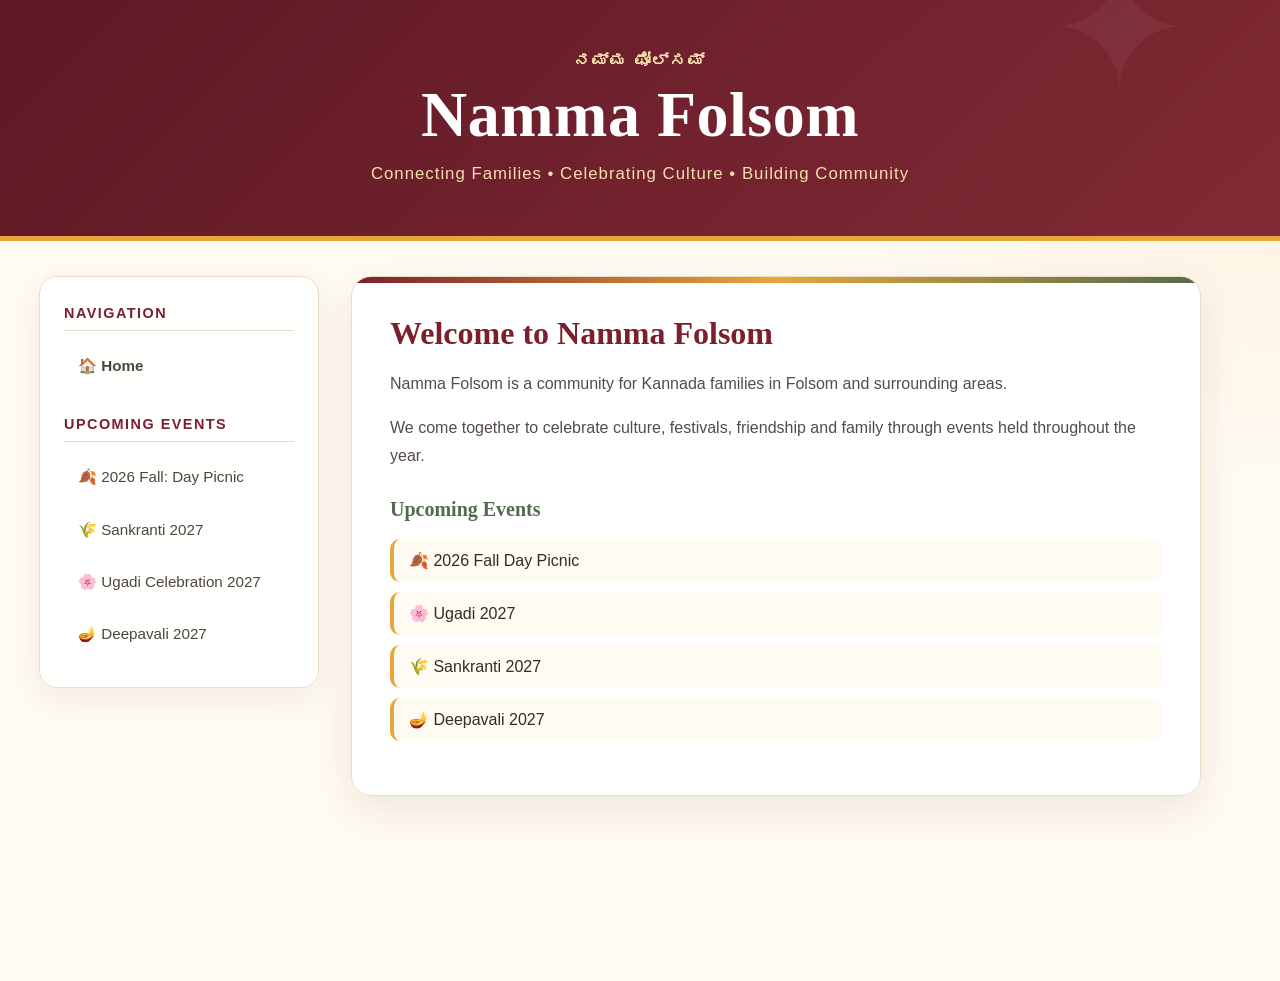
==== index.html @ 8e9b4259 "Change style and header" ====
<!DOCTYPE html>
<html lang="en">
<head>
    <meta charset="UTF-8">
    <meta name="viewport" content="width=device-width, initial-scale=1.0">
    <title>Folsom Kannada Families</title>

    <link rel="stylesheet" href="styles.css">
</head>
<body>

<header class="header">
    <div class="header-inner">
        <div class="eyebrow">ನಮ್ಮ ಫೋಲ್ಸಮ್</div>

        <h1>Namma Folsom</h1>

        <p>
            Connecting Families • Celebrating Culture • Building Community
        </p>
    </div>
</header>

<div class="container">

    <aside class="sidebar">

    <h3>Navigation</h3>

    <ul>
        <li id="homeLink">🏠 Home</li>
    </ul>

    <h3>Upcoming Events</h3>

    <ul id="eventList"></ul>

   </aside>

    <main class="content">
        <div id="eventContent"></div>
    </main>

</div>

<script src="events.js"></script>

</body>
</html>
---- styles.css ----
/* =========================
   Namma Folsom
   Main Site Styles
   ========================= */

* {
    box-sizing: border-box;
}

:root {
    --maroon: #7a1f2b;
    --maroon-dark: #5b1420;
    --gold: #e7a63a;
    --gold-light: #f8dfae;
    --cream: #fffaf2;
    --cream-dark: #f5ead9;
    --green: #526b4e;
    --text: #332b29;
    --muted: #746965;
    --white: #ffffff;
}

body {
    margin: 0;
    font-family: Georgia, "Times New Roman", serif;
    color: var(--text);

    background:
        radial-gradient(
            circle at top right,
            rgba(231, 166, 58, 0.14),
            transparent 30%
        ),
        var(--cream);
}


/* =========================
   Header
   ========================= */

.header {
    position: relative;
    overflow: hidden;

    background:
        linear-gradient(
            135deg,
            rgba(91, 20, 32, 0.98),
            rgba(122, 31, 43, 0.95)
        );

    color: white;

    padding: 52px 40px;

    text-align: center;

    border-bottom: 5px solid var(--gold);
}

.header::before {
    content: "✦";
    position: absolute;

    font-size: 170px;

    top: -70px;
    right: 7%;

    color: rgba(255,255,255,0.05);
}

.header h1 {
    margin: 0;

    font-size: clamp(2.3rem, 5vw, 4rem);

    font-weight: 700;

    letter-spacing: 0.5px;
}

.header p {
    margin: 12px 0 0;

    font-family: Arial, Helvetica, sans-serif;

    font-size: 1.05rem;

    letter-spacing: 1px;

    color: var(--gold-light);
}


/* =========================
   Main Layout
   ========================= */

.container {
    display: flex;

    max-width: 1250px;

    margin: 0 auto;

    min-height: calc(100vh - 160px);

    padding: 35px 24px 60px;

    gap: 32px;
}


/* =========================
   Sidebar
   ========================= */

.sidebar {
    width: 280px;

    flex-shrink: 0;

    background: rgba(255,255,255,0.88);

    border: 1px solid #eadcc8;

    border-radius: 18px;

    padding: 24px;

    box-shadow:
        0 10px 35px rgba(70, 38, 25, 0.07);

    height: fit-content;

    position: sticky;

    top: 24px;
}

.sidebar h3 {
    font-size: 0.9rem;

    font-family: Arial, Helvetica, sans-serif;

    text-transform: uppercase;

    letter-spacing: 1.5px;

    color: var(--maroon);

    margin-top: 4px;

    margin-bottom: 12px;

    border-bottom: 1px solid #eadcc8;

    padding-bottom: 9px;
}

.sidebar h3:not(:first-child) {
    margin-top: 28px;
}

.sidebar ul {
    list-style: none;

    padding: 0;

    margin: 0;
}

.sidebar li {
    list-style: none;

    padding: 12px 14px;

    margin-bottom: 7px;

    cursor: pointer;

    border-radius: 10px;

    background: transparent;

    font-family: Arial, Helvetica, sans-serif;

    font-size: 0.95rem;

    line-height: 1.4;

    color: #4f4541;

    transition:
        background 0.2s ease,
        color 0.2s ease,
        transform 0.2s ease;
}

.sidebar li:hover {
    background: var(--cream-dark);

    color: var(--maroon);

    transform: translateX(3px);
}

#homeLink {
    font-weight: 600;
}


/* =========================
   Content
   ========================= */

.content {
    flex: 1;

    min-width: 0;

    padding: 0;
}


/* =========================
   Event Cards
   ========================= */

.event-card {
    background: rgba(255,255,255,0.94);

    border-radius: 20px;

    padding: 38px;

    border: 1px solid #eadcc8;

    box-shadow:
        0 14px 40px rgba(70, 38, 25, 0.09);

    max-width: 850px;

    position: relative;

    overflow: hidden;
}

.event-card::before {
    content: "";

    position: absolute;

    top: 0;
    left: 0;

    width: 100%;
    height: 6px;

    background:
        linear-gradient(
            90deg,
            var(--maroon),
            var(--gold),
            var(--green)
        );
}

.event-card h2 {
    color: var(--maroon);

    font-size: 2rem;

    margin-top: 0;

    margin-bottom: 18px;
}

.event-card h3 {
    color: var(--green);

    margin-top: 28px;

    margin-bottom: 12px;

    font-size: 1.25rem;
}

.event-card p {
    font-family: Arial, Helvetica, sans-serif;

    font-size: 1rem;

    line-height: 1.75;

    color: #554b47;
}

.event-card ul {
    padding-left: 0;

    list-style: none;

    margin-top: 18px;
}

.event-card li {
    font-family: Arial, Helvetica, sans-serif;

    margin-bottom: 10px;

    padding: 12px 15px;

    border-radius: 10px;

    background: var(--cream);

    border-left: 4px solid var(--gold);
}


/* =========================
   RSVP Button
   ========================= */

.rsvp-btn {
    display: inline-block;

    background:
        linear-gradient(
            135deg,
            var(--gold),
            #d88a21
        );

    color: #3d2811;

    padding: 13px 24px;

    border-radius: 999px;

    text-decoration: none;

    font-family: Arial, Helvetica, sans-serif;

    font-weight: 700;

    margin-top: 12px;

    box-shadow:
        0 6px 16px rgba(187, 112, 25, 0.22);

    transition:
        transform 0.2s ease,
        box-shadow 0.2s ease;
}

.rsvp-btn:hover {
    transform: translateY(-2px);

    box-shadow:
        0 9px 22px rgba(187, 112, 25, 0.3);
}


/* =========================
   Tables
   ========================= */

table {
    width: 100%;

    max-width: 650px;

    border-collapse: collapse;

    font-family: Arial, Helvetica, sans-serif;

    background: white;

    border-radius: 10px;

    overflow: hidden;
}

td {
    border: 1px solid #eadcc8;

    padding: 12px;
}


/* =========================
   Forms
   ========================= */

input,
textarea,
select {
    width: 100%;

    max-width: 500px;

    padding: 11px 12px;

    margin-top: 6px;

    border: 1px solid #d8c8b6;

    border-radius: 8px;

    font-family: Arial, Helvetica, sans-serif;

    font-size: 1rem;

    background: #fffdf9;
}

input:focus,
textarea:focus,
select:focus {
    outline: none;

    border-color: var(--gold);

    box-shadow:
        0 0 0 3px rgba(231, 166, 58, 0.15);
}

button {
    border: none;

    background: var(--maroon);

    color: white;

    padding: 12px 22px;

    border-radius: 999px;

    font-size: 1rem;

    font-weight: bold;

    cursor: pointer;
}

button:hover {
    background: var(--maroon-dark);
}


/* =========================
   Mobile
   ========================= */

@media (max-width: 800px) {

    .header {
        padding: 38px 20px;
    }

    .header h1 {
        font-size: 2.5rem;
    }

    .container {
        flex-direction: column;

        padding: 22px 16px 45px;

        gap: 20px;
    }

    .sidebar {
        width: 100%;

        position: static;

        padding: 18px;
    }

    .sidebar ul {
        display: flex;

        flex-wrap: wrap;

        gap: 7px;
    }

    .sidebar li {
        background: var(--cream);

        margin: 0;

        flex: 1 1 150px;
    }

    .event-card {
        padding: 26px 21px;

        border-radius: 16px;
    }

    .event-card h2 {
        font-size: 1.65rem;
    }
}
.eyebrow {
    font-family: Arial, Helvetica, sans-serif;

    color: var(--gold-light);

    font-size: 1rem;

    font-weight: 600;

    letter-spacing: 2px;

    margin-bottom: 8px;
}
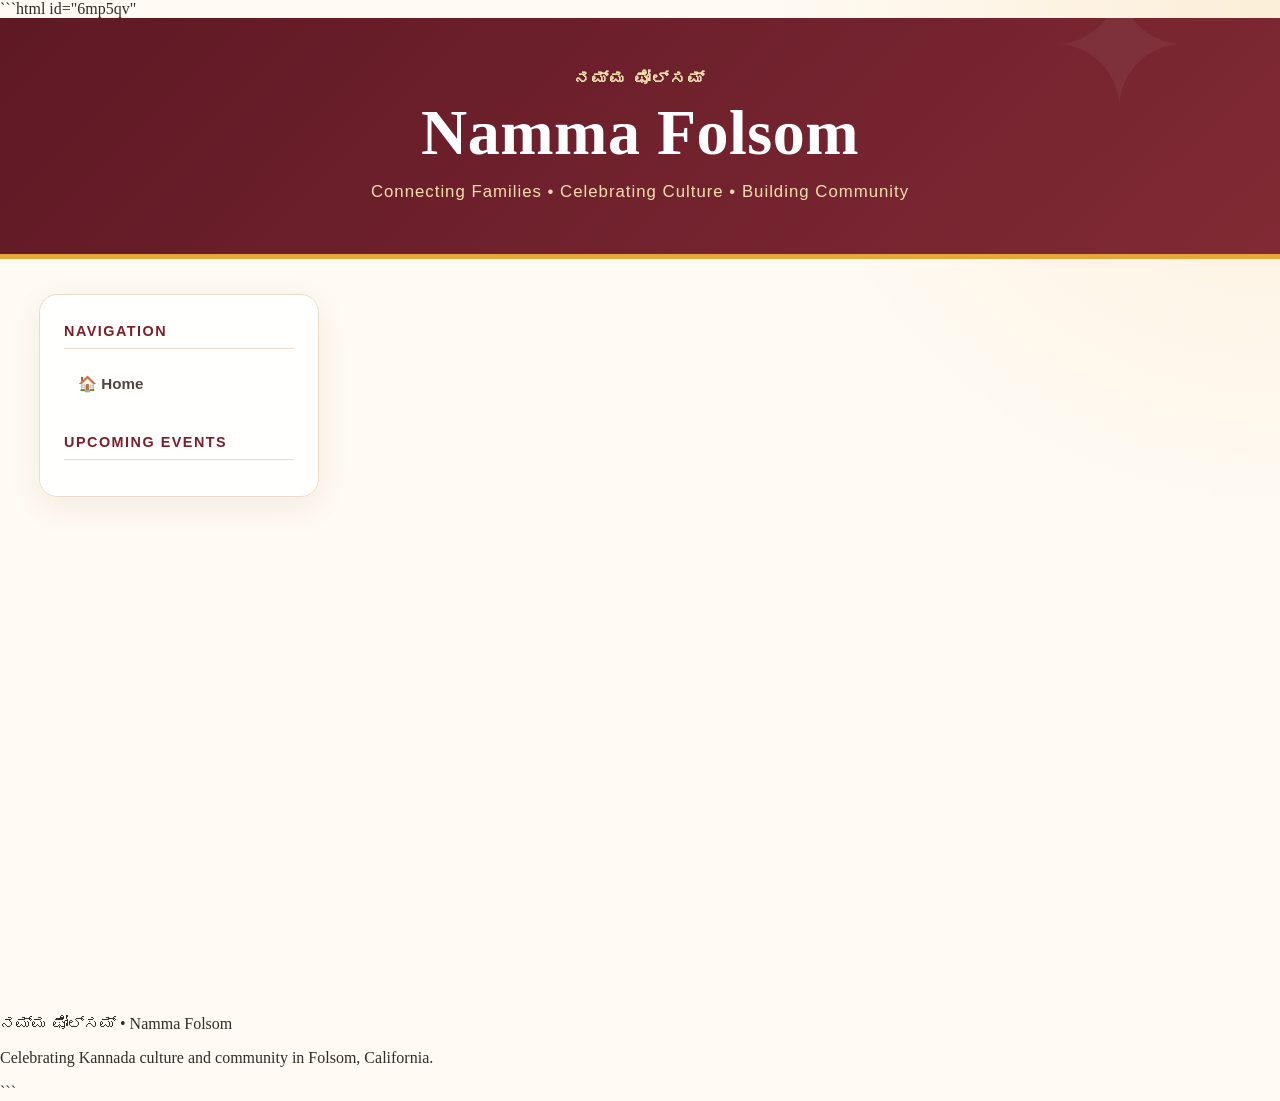
==== commit 609f53c0: "Redesign homepage and add upcoming events" ====
--- a/index.html
+++ b/index.html
@@ -1,49 +1,113 @@
+```html id="6mp5qv"
 <!DOCTYPE html>
 <html lang="en">
+
 <head>
     <meta charset="UTF-8">
-    <meta name="viewport" content="width=device-width, initial-scale=1.0">
-    <title>Folsom Kannada Families</title>
+
+    <meta
+        name="viewport"
+        content="width=device-width, initial-scale=1.0"
+    >
+
+    <meta
+        name="description"
+        content="Namma Folsom connects Kannada families in the Folsom area through cultural celebrations, family events, and community building."
+    >
+
+    <title>Namma Folsom | Folsom Kannada Families</title>
 
     <link rel="stylesheet" href="styles.css">
 </head>
+
+
 <body>
 
+
+<!-- Header -->
+
 <header class="header">
+
     <div class="header-inner">
-        <div class="eyebrow">ನಮ್ಮ ಫೋಲ್ಸಮ್</div>
+
+        <div class="eyebrow">
+            ನಮ್ಮ ಫೋಲ್ಸಮ್
+        </div>
 
         <h1>Namma Folsom</h1>
 
         <p>
             Connecting Families • Celebrating Culture • Building Community
         </p>
+
     </div>
+
 </header>
+
+
+<!-- Main Layout -->
 
 <div class="container">
 
+
+    <!-- Sidebar -->
+
     <aside class="sidebar">
 
-    <h3>Navigation</h3>
+        <h3>Navigation</h3>
 
-    <ul>
-        <li id="homeLink">🏠 Home</li>
-    </ul>
+        <ul>
+            <li id="homeLink">
+                🏠 Home
+            </li>
+        </ul>
 
-    <h3>Upcoming Events</h3>
 
-    <ul id="eventList"></ul>
+        <h3>Upcoming Events</h3>
 
-   </aside>
+        <!-- events.js automatically puts the events here -->
+        <ul id="eventList"></ul>
+
+    </aside>
+
+
+    <!-- Main Content -->
 
     <main class="content">
+
+        <!-- events.js automatically puts the homepage
+             or selected event here -->
+
         <div id="eventContent"></div>
+
     </main>
+
 
 </div>
 
+
+<!-- Footer -->
+
+<footer class="footer">
+
+    <p>
+        ನಮ್ಮ ಫೋಲ್ಸಮ್ • Namma Folsom
+    </p>
+
+    <p>
+        Celebrating Kannada culture and community in Folsom, California.
+    </p>
+
+</footer>
+
+
+<!-- JavaScript -->
+
 <script src="events.js"></script>
 
+
 </body>
+
 </html>
+```
+
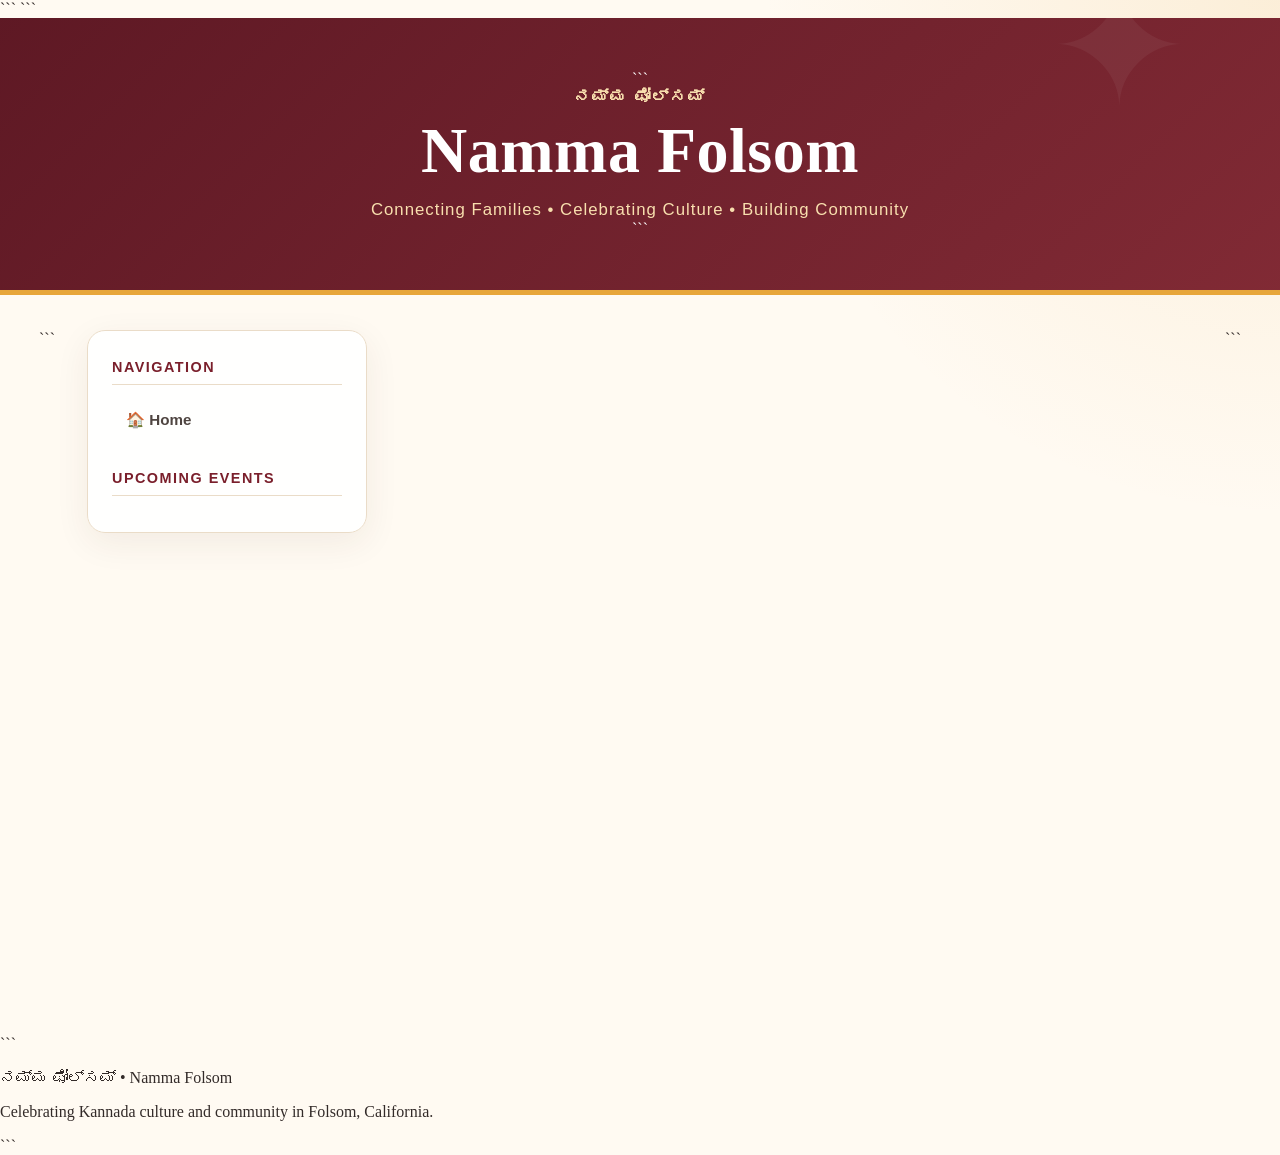
==== commit f0716b80: "Fix homepage HTML" ====
--- a/index.html
+++ b/index.html
@@ -1,113 +1,91 @@
-```html id="6mp5qv"
 <!DOCTYPE html>
+
 <html lang="en">
 
 <head>
     <meta charset="UTF-8">
 
-    <meta
-        name="viewport"
-        content="width=device-width, initial-scale=1.0"
-    >
+```
+<meta name="viewport" content="width=device-width, initial-scale=1.0">
 
-    <meta
-        name="description"
-        content="Namma Folsom connects Kannada families in the Folsom area through cultural celebrations, family events, and community building."
-    >
+<meta
+    name="description"
+    content="Namma Folsom connects Kannada families in the Folsom area through cultural celebrations, family events, and community building."
+>
 
-    <title>Namma Folsom | Folsom Kannada Families</title>
+<title>Namma Folsom | Folsom Kannada Families</title>
 
-    <link rel="stylesheet" href="styles.css">
+<link rel="stylesheet" href="styles.css">
+```
+
 </head>
-
 
 <body>
 
-
-<!-- Header -->
-
 <header class="header">
 
-    <div class="header-inner">
+```
+<div class="header-inner">
 
-        <div class="eyebrow">
-            ನಮ್ಮ ಫೋಲ್ಸಮ್
-        </div>
+    <div class="eyebrow">
+        ನಮ್ಮ ಫೋಲ್ಸಮ್
+    </div>
 
-        <h1>Namma Folsom</h1>
+    <h1>Namma Folsom</h1>
 
-        <p>
-            Connecting Families • Celebrating Culture • Building Community
-        </p>
+    <p>
+        Connecting Families • Celebrating Culture • Building Community
+    </p>
 
-    </div>
+</div>
+```
 
 </header>
 
-
-<!-- Main Layout -->
-
 <div class="container">
 
+```
+<aside class="sidebar">
 
-    <!-- Sidebar -->
+    <h3>Navigation</h3>
 
-    <aside class="sidebar">
+    <ul>
+        <li id="homeLink">🏠 Home</li>
+    </ul>
 
-        <h3>Navigation</h3>
+    <h3>Upcoming Events</h3>
 
-        <ul>
-            <li id="homeLink">
-                🏠 Home
-            </li>
-        </ul>
+    <ul id="eventList"></ul>
+
+</aside>
 
 
-        <h3>Upcoming Events</h3>
+<main class="content">
 
-        <!-- events.js automatically puts the events here -->
-        <ul id="eventList"></ul>
+    <div id="eventContent"></div>
 
-    </aside>
-
-
-    <!-- Main Content -->
-
-    <main class="content">
-
-        <!-- events.js automatically puts the homepage
-             or selected event here -->
-
-        <div id="eventContent"></div>
-
-    </main>
-
+</main>
+```
 
 </div>
 
-
-<!-- Footer -->
-
 <footer class="footer">
 
-    <p>
-        ನಮ್ಮ ಫೋಲ್ಸಮ್ • Namma Folsom
-    </p>
+```
+<p>
+    ನಮ್ಮ ಫೋಲ್ಸಮ್ • Namma Folsom
+</p>
 
-    <p>
-        Celebrating Kannada culture and community in Folsom, California.
-    </p>
+<p>
+    Celebrating Kannada culture and community in Folsom, California.
+</p>
+```
 
 </footer>
 
-
-<!-- JavaScript -->
-
 <script src="events.js"></script>
-
 
 </body>
 
 </html>
-```
 
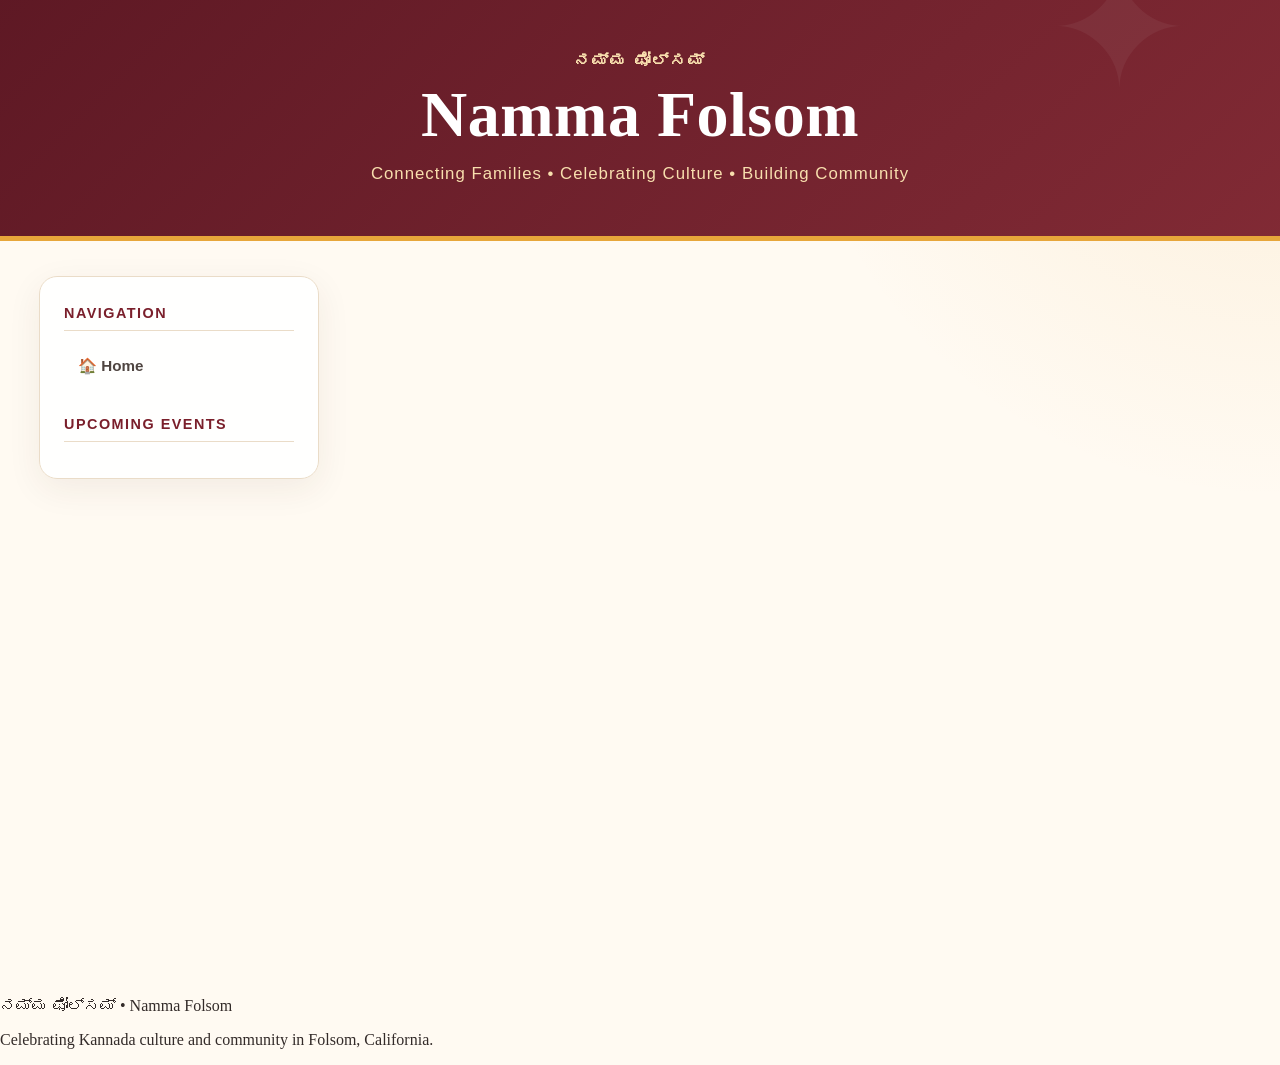
==== commit c6783b96: "Fix homepage HTML and JavaScript" ====
--- a/index.html
+++ b/index.html
@@ -5,7 +5,7 @@
 <head>
     <meta charset="UTF-8">
 
-```
+
 <meta name="viewport" content="width=device-width, initial-scale=1.0">
 
 <meta
@@ -16,7 +16,7 @@
 <title>Namma Folsom | Folsom Kannada Families</title>
 
 <link rel="stylesheet" href="styles.css">
-```
+
 
 </head>
 
@@ -24,7 +24,7 @@
 
 <header class="header">
 
-```
+
 <div class="header-inner">
 
     <div class="eyebrow">
@@ -38,13 +38,13 @@
     </p>
 
 </div>
-```
+
 
 </header>
 
 <div class="container">
 
-```
+
 <aside class="sidebar">
 
     <h3>Navigation</h3>
@@ -65,13 +65,13 @@
     <div id="eventContent"></div>
 
 </main>
-```
+
 
 </div>
 
 <footer class="footer">
 
-```
+
 <p>
     ನಮ್ಮ ಫೋಲ್ಸಮ್ • Namma Folsom
 </p>
@@ -79,7 +79,7 @@
 <p>
     Celebrating Kannada culture and community in Folsom, California.
 </p>
-```
+
 
 </footer>
 
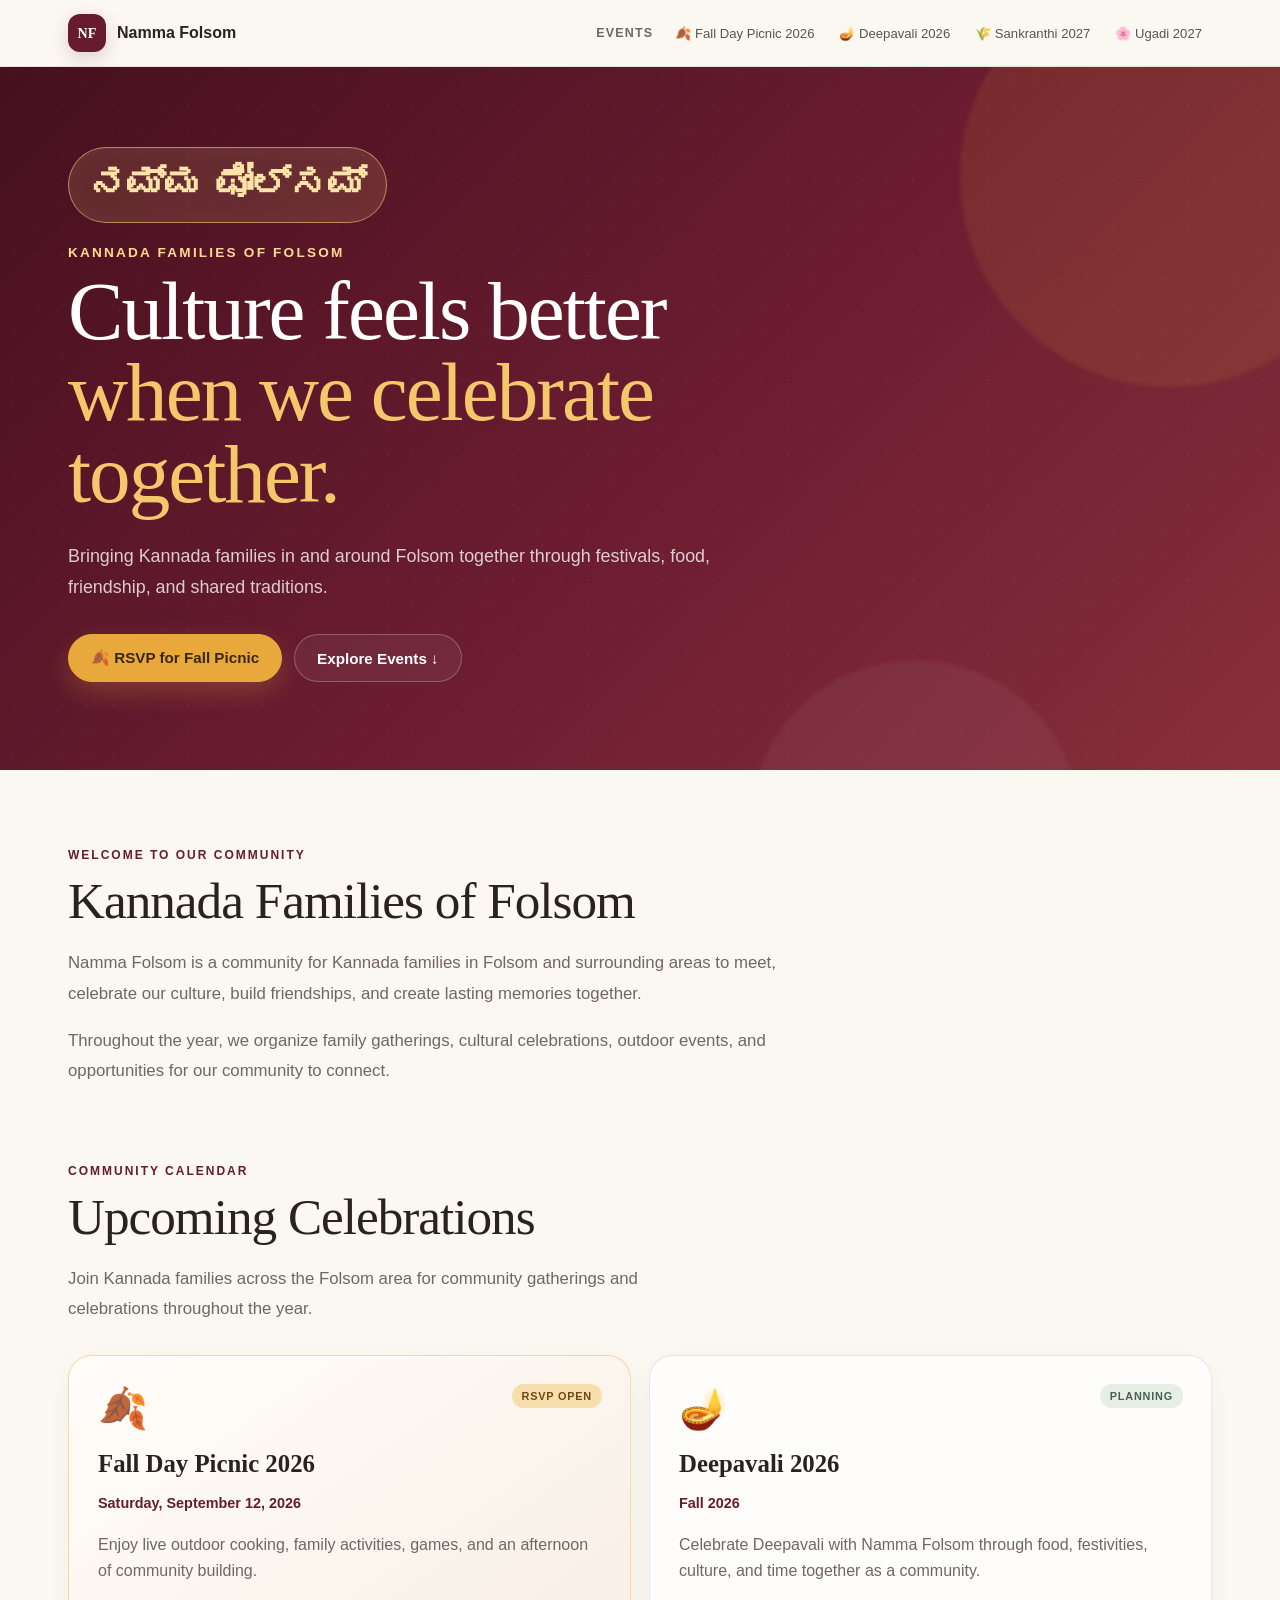
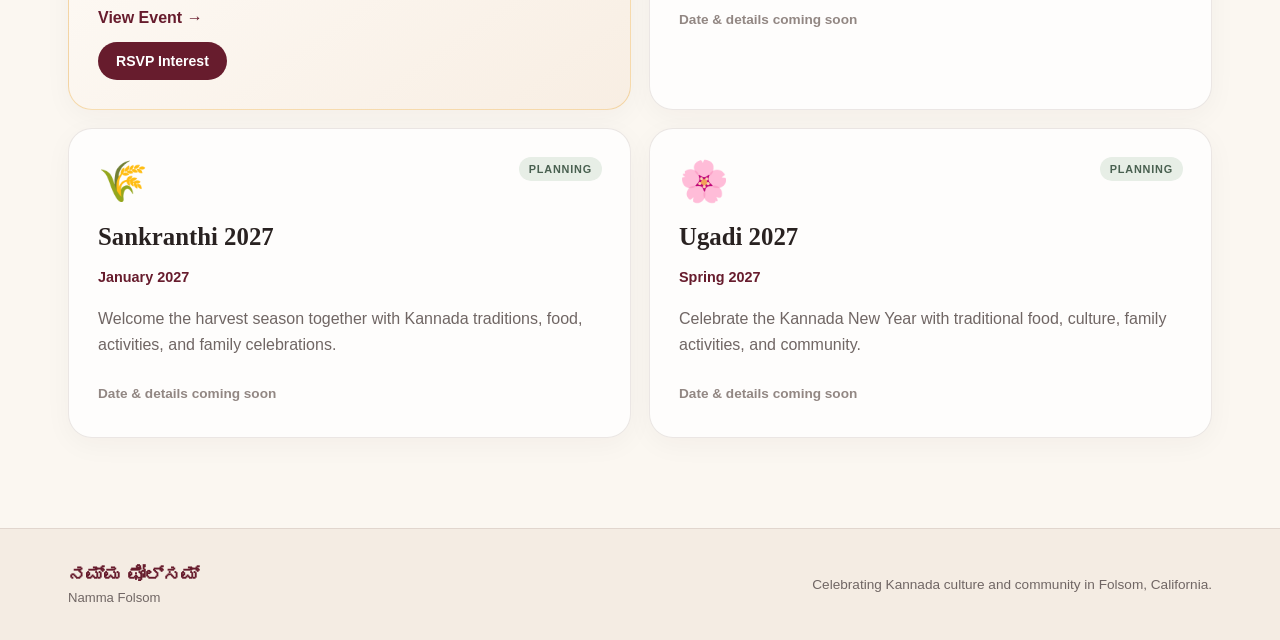
==== commit 6bf59e2b: "Modernize Namma Folsom website design" ====
--- a/index.html
+++ b/index.html
@@ -1,91 +1,158 @@
 <!DOCTYPE html>
-
 <html lang="en">
 
 <head>
     <meta charset="UTF-8">
 
+    <meta
+        name="viewport"
+        content="width=device-width, initial-scale=1.0"
+    >
 
-<meta name="viewport" content="width=device-width, initial-scale=1.0">
+    <meta
+        name="description"
+        content="Namma Folsom connects Kannada families in and around Folsom through cultural celebrations, family events, and community."
+    >
 
-<meta
-    name="description"
-    content="Namma Folsom connects Kannada families in the Folsom area through cultural celebrations, family events, and community building."
->
+    <title>Namma Folsom | Folsom Kannada Families</title>
 
-<title>Namma Folsom | Folsom Kannada Families</title>
-
-<link rel="stylesheet" href="styles.css">
-
-
+    <link rel="stylesheet" href="styles.css">
 </head>
 
 <body>
 
-<header class="header">
+
+<!-- =========================
+     Top Navigation
+     ========================= -->
+
+<nav class="top-nav">
+
+    <div class="nav-inner">
+
+        <div class="nav-brand" id="homeLink">
+            <span class="nav-mark">NF</span>
+
+            <span>
+                Namma Folsom
+            </span>
+        </div>
 
 
-<div class="header-inner">
+        <div class="nav-events">
 
-    <div class="eyebrow">
-        ನಮ್ಮ ಫೋಲ್ಸಮ್
+            <span class="nav-label">
+                Events
+            </span>
+
+            <ul id="eventList"></ul>
+
+        </div>
+
     </div>
 
-    <h1>Namma Folsom</h1>
+</nav>
 
-    <p>
-        Connecting Families • Celebrating Culture • Building Community
-    </p>
 
-</div>
+<!-- =========================
+     Hero
+     ========================= -->
 
+<header class="hero">
+
+    <div class="hero-glow hero-glow-one"></div>
+    <div class="hero-glow hero-glow-two"></div>
+
+    <div class="hero-content">
+
+        <div class="kannada-title">
+            ನಮ್ಮ ಫೋಲ್ಸಮ್
+        </div>
+
+        <p class="hero-kicker">
+            Kannada Families of Folsom
+        </p>
+
+        <h1>
+            Culture feels better
+            <span>when we celebrate together.</span>
+        </h1>
+
+        <p class="hero-description">
+            Bringing Kannada families in and around Folsom
+            together through festivals, food, friendship,
+            and shared traditions.
+        </p>
+
+        <div class="hero-actions">
+
+            <a
+                href="events/fall-2026-rsvp.html"
+                class="primary-btn"
+            >
+                🍂 RSVP for Fall Picnic
+            </a>
+
+            <button
+                class="secondary-btn"
+                onclick="document.getElementById('community-content').scrollIntoView({behavior: 'smooth'})"
+            >
+                Explore Events ↓
+            </button>
+
+        </div>
+
+    </div>
 
 </header>
 
-<div class="container">
 
+<!-- =========================
+     Event Content
+     ========================= -->
 
-<aside class="sidebar">
-
-    <h3>Navigation</h3>
-
-    <ul>
-        <li id="homeLink">🏠 Home</li>
-    </ul>
-
-    <h3>Upcoming Events</h3>
-
-    <ul id="eventList"></ul>
-
-</aside>
-
-
-<main class="content">
+<main
+    class="main-content"
+    id="community-content"
+>
 
     <div id="eventContent"></div>
 
 </main>
 
 
-</div>
+<!-- =========================
+     Footer
+     ========================= -->
 
 <footer class="footer">
 
+    <div class="footer-inner">
 
-<p>
-    ನಮ್ಮ ಫೋಲ್ಸಮ್ • Namma Folsom
-</p>
+        <div>
 
-<p>
-    Celebrating Kannada culture and community in Folsom, California.
-</p>
+            <strong>
+                ನಮ್ಮ ಫೋಲ್ಸಮ್
+            </strong>
 
+            <span>
+                Namma Folsom
+            </span>
+
+        </div>
+
+        <p>
+            Celebrating Kannada culture and community
+            in Folsom, California.
+        </p>
+
+    </div>
 
 </footer>
+
 
 <script src="events.js"></script>
 
 </body>
 
 </html>
-
--- a/styles.css
+++ b/styles.css
@@ -1,421 +1,782 @@
-/* =========================
-   Namma Folsom
-   Main Site Styles
-   ========================= */
+/* ========================================
+   Namma Folsom — Modern Community Design
+   ======================================== */
 
 * {
     box-sizing: border-box;
 }
 
+html {
+    scroll-behavior: smooth;
+}
+
 :root {
-    --maroon: #7a1f2b;
-    --maroon-dark: #5b1420;
-    --gold: #e7a63a;
-    --gold-light: #f8dfae;
-    --cream: #fffaf2;
-    --cream-dark: #f5ead9;
-    --green: #526b4e;
-    --text: #332b29;
-    --muted: #746965;
+    --wine: #671c2d;
+    --wine-dark: #42101d;
+    --wine-light: #8b3044;
+
+    --gold: #e9a83b;
+    --gold-soft: #ffd98d;
+
+    --cream: #fbf7f1;
+    --cream-dark: #f2e9dd;
+
+    --green: #536b59;
+
+    --text: #292221;
+    --muted: #706664;
+
     --white: #ffffff;
-}
+
+    --border: rgba(88, 57, 48, 0.12);
+
+    --shadow:
+        0 18px 50px rgba(60, 28, 25, 0.09);
+}
+
+
+/* ========================================
+   Global
+   ======================================== */
 
 body {
     margin: 0;
-    font-family: Georgia, "Times New Roman", serif;
+
+    background: var(--cream);
+
     color: var(--text);
 
-    background:
-        radial-gradient(
-            circle at top right,
-            rgba(231, 166, 58, 0.14),
-            transparent 30%
-        ),
-        var(--cream);
-}
-
-
-/* =========================
-   Header
-   ========================= */
-
-.header {
+    font-family:
+        Inter,
+        -apple-system,
+        BlinkMacSystemFont,
+        "Segoe UI",
+        sans-serif;
+}
+
+a {
+    color: inherit;
+}
+
+
+/* ========================================
+   Navigation
+   ======================================== */
+
+.top-nav {
+    position: sticky;
+
+    top: 0;
+
+    z-index: 1000;
+
+    background: rgba(251, 247, 241, 0.92);
+
+    backdrop-filter: blur(18px);
+
+    border-bottom: 1px solid var(--border);
+}
+
+.nav-inner {
+    max-width: 1200px;
+
+    margin: 0 auto;
+
+    padding: 14px 28px;
+
+    display: flex;
+
+    align-items: center;
+
+    justify-content: space-between;
+
+    gap: 30px;
+}
+
+.nav-brand {
+    display: flex;
+
+    align-items: center;
+
+    gap: 11px;
+
+    font-weight: 750;
+
+    cursor: pointer;
+
+    white-space: nowrap;
+}
+
+.nav-mark {
+    width: 38px;
+    height: 38px;
+
+    border-radius: 12px;
+
+    display: grid;
+
+    place-items: center;
+
+    background: var(--wine);
+
+    color: white;
+
+    font-family: Georgia, serif;
+
+    font-size: 0.88rem;
+
+    box-shadow:
+        0 6px 18px rgba(103, 28, 45, 0.18);
+}
+
+.nav-events {
+    display: flex;
+
+    align-items: center;
+
+    gap: 12px;
+
+    min-width: 0;
+}
+
+.nav-label {
+    color: var(--muted);
+
+    font-size: 0.78rem;
+
+    text-transform: uppercase;
+
+    font-weight: 700;
+
+    letter-spacing: 1.2px;
+}
+
+#eventList {
+    display: flex;
+
+    align-items: center;
+
+    gap: 5px;
+
+    padding: 0;
+
+    margin: 0;
+
+    list-style: none;
+}
+
+#eventList li {
+    padding: 8px 10px;
+
+    border-radius: 999px;
+
+    cursor: pointer;
+
+    font-size: 0.82rem;
+
+    color: #5c5350;
+
+    transition:
+        background 0.2s ease,
+        color 0.2s ease;
+}
+
+#eventList li:hover {
+    color: var(--wine);
+
+    background: var(--cream-dark);
+}
+
+
+/* ========================================
+   Hero
+   ======================================== */
+
+.hero {
     position: relative;
+
     overflow: hidden;
+
+    min-height: 540px;
+
+    display: flex;
+
+    align-items: center;
 
     background:
         linear-gradient(
             135deg,
-            rgba(91, 20, 32, 0.98),
-            rgba(122, 31, 43, 0.95)
+            #46101f 0%,
+            #6d1d31 55%,
+            #882f3b 100%
         );
 
     color: white;
-
-    padding: 52px 40px;
-
-    text-align: center;
-
-    border-bottom: 5px solid var(--gold);
-}
-
-.header::before {
-    content: "✦";
+}
+
+.hero::after {
+    content: "";
+
     position: absolute;
 
-    font-size: 170px;
-
-    top: -70px;
-    right: 7%;
-
-    color: rgba(255,255,255,0.05);
-}
-
-.header h1 {
+    inset: 0;
+
+    background-image:
+        radial-gradient(
+            rgba(255, 255, 255, 0.05) 1px,
+            transparent 1px
+        );
+
+    background-size: 25px 25px;
+
+    pointer-events: none;
+}
+
+.hero-content {
+    position: relative;
+
+    z-index: 2;
+
+    width: 100%;
+
+    max-width: 1200px;
+
+    margin: 0 auto;
+
+    padding: 80px 28px 88px;
+}
+
+
+/* ========================================
+   Kannada Branding
+   ======================================== */
+
+.kannada-title {
+    display: inline-block;
+
+    margin-bottom: 22px;
+
+    padding: 10px 20px 12px;
+
+    border: 1px solid rgba(255, 217, 141, 0.55);
+
+    border-radius: 999px;
+
+    background: rgba(255, 217, 141, 0.12);
+
+    color: #ffe4a9;
+
+    font-family:
+        "Noto Sans Kannada",
+        "Tunga",
+        sans-serif;
+
+    font-size: clamp(1.65rem, 3vw, 2.4rem);
+
+    line-height: 1.35;
+
+    font-weight: 700;
+
+    letter-spacing: 0;
+
+    box-shadow:
+        inset 0 0 25px rgba(255, 211, 116, 0.05);
+}
+
+.hero-kicker {
+    margin: 0 0 11px;
+
+    color: var(--gold-soft);
+
+    font-size: 0.85rem;
+
+    font-weight: 700;
+
+    text-transform: uppercase;
+
+    letter-spacing: 2.2px;
+}
+
+.hero h1 {
+    max-width: 800px;
+
     margin: 0;
 
-    font-size: clamp(2.3rem, 5vw, 4rem);
+    font-family:
+        Georgia,
+        "Times New Roman",
+        serif;
+
+    font-size: clamp(3rem, 6.5vw, 5.8rem);
+
+    line-height: 0.98;
+
+    font-weight: 500;
+
+    letter-spacing: -2px;
+}
+
+.hero h1 span {
+    display: block;
+
+    color: #f5c76c;
+}
+
+.hero-description {
+    max-width: 650px;
+
+    margin: 26px 0 0;
+
+    font-size: 1.12rem;
+
+    line-height: 1.7;
+
+    color: rgba(255, 255, 255, 0.78);
+}
+
+
+/* ========================================
+   Hero buttons
+   ======================================== */
+
+.hero-actions {
+    display: flex;
+
+    flex-wrap: wrap;
+
+    gap: 12px;
+
+    margin-top: 32px;
+}
+
+.primary-btn,
+.secondary-btn {
+    border-radius: 999px;
+
+    padding: 14px 22px;
+
+    font-size: 0.95rem;
 
     font-weight: 700;
 
-    letter-spacing: 0.5px;
-}
-
-.header p {
-    margin: 12px 0 0;
-
-    font-family: Arial, Helvetica, sans-serif;
-
+    text-decoration: none;
+
+    cursor: pointer;
+
+    transition:
+        transform 0.2s ease,
+        background 0.2s ease,
+        box-shadow 0.2s ease;
+}
+
+.primary-btn {
+    background: var(--gold);
+
+    color: #3c260b;
+
+    border: 1px solid var(--gold);
+
+    box-shadow:
+        0 10px 26px rgba(233, 168, 59, 0.24);
+}
+
+.primary-btn:hover {
+    transform: translateY(-2px);
+
+    box-shadow:
+        0 15px 34px rgba(233, 168, 59, 0.32);
+}
+
+.secondary-btn {
+    background: rgba(255, 255, 255, 0.06);
+
+    border: 1px solid rgba(255, 255, 255, 0.25);
+
+    color: white;
+}
+
+.secondary-btn:hover {
+    background: rgba(255, 255, 255, 0.13);
+}
+
+
+/* ========================================
+   Decorative background
+   ======================================== */
+
+.hero-glow {
+    position: absolute;
+
+    border-radius: 50%;
+
+    filter: blur(2px);
+}
+
+.hero-glow-one {
+    width: 420px;
+    height: 420px;
+
+    right: -100px;
+    top: -100px;
+
+    background:
+        rgba(233, 168, 59, 0.11);
+}
+
+.hero-glow-two {
+    width: 330px;
+    height: 330px;
+
+    right: 200px;
+    bottom: -220px;
+
+    background:
+        rgba(255, 255, 255, 0.05);
+}
+
+
+/* ========================================
+   Main content
+   ======================================== */
+
+.main-content {
+    max-width: 1200px;
+
+    margin: 0 auto;
+
+    padding: 75px 28px 90px;
+}
+
+
+/* ========================================
+   Welcome
+   ======================================== */
+
+.welcome-section {
+    max-width: 750px;
+
+    margin-bottom: 75px;
+}
+
+.welcome-section .eyebrow,
+.section-heading .eyebrow {
+    display: inline-block;
+
+    color: var(--wine);
+
+    font-size: 0.75rem;
+
+    font-weight: 800;
+
+    text-transform: uppercase;
+
+    letter-spacing: 2px;
+
+    margin-bottom: 9px;
+}
+
+.welcome-section h2,
+.section-heading h2 {
+    margin: 0 0 18px;
+
+    font-family:
+        Georgia,
+        "Times New Roman",
+        serif;
+
+    font-size: clamp(2.2rem, 4vw, 3.4rem);
+
+    font-weight: 500;
+
+    color: var(--text);
+
+    letter-spacing: -1px;
+}
+
+.welcome-section p,
+.section-heading p {
     font-size: 1.05rem;
 
-    letter-spacing: 1px;
-
-    color: var(--gold-light);
-}
-
-
-/* =========================
-   Main Layout
-   ========================= */
-
-.container {
-    display: flex;
-
-    max-width: 1250px;
-
-    margin: 0 auto;
-
-    min-height: calc(100vh - 160px);
-
-    padding: 35px 24px 60px;
-
-    gap: 32px;
-}
-
-
-/* =========================
-   Sidebar
-   ========================= */
-
-.sidebar {
-    width: 280px;
-
-    flex-shrink: 0;
-
-    background: rgba(255,255,255,0.88);
-
-    border: 1px solid #eadcc8;
-
-    border-radius: 18px;
-
-    padding: 24px;
+    color: var(--muted);
+
+    line-height: 1.8;
+}
+
+
+/* ========================================
+   Upcoming Events
+   ======================================== */
+
+.section-heading {
+    margin-bottom: 30px;
+}
+
+.section-heading p {
+    max-width: 650px;
+
+    margin-bottom: 0;
+}
+
+.event-grid {
+    display: grid;
+
+    grid-template-columns:
+        repeat(2, minmax(0, 1fr));
+
+    gap: 18px;
+}
+
+
+/* ========================================
+   Modern cards
+   ======================================== */
+
+.calendar-card {
+    position: relative;
+
+    min-height: 310px;
+
+    padding: 29px;
+
+    border: 1px solid var(--border);
+
+    border-radius: 24px;
+
+    background: rgba(255, 255, 255, 0.78);
 
     box-shadow:
-        0 10px 35px rgba(70, 38, 25, 0.07);
-
-    height: fit-content;
-
-    position: sticky;
-
-    top: 24px;
-}
-
-.sidebar h3 {
-    font-size: 0.9rem;
-
-    font-family: Arial, Helvetica, sans-serif;
-
-    text-transform: uppercase;
-
-    letter-spacing: 1.5px;
-
-    color: var(--maroon);
-
-    margin-top: 4px;
-
-    margin-bottom: 12px;
-
-    border-bottom: 1px solid #eadcc8;
-
-    padding-bottom: 9px;
-}
-
-.sidebar h3:not(:first-child) {
-    margin-top: 28px;
-}
-
-.sidebar ul {
-    list-style: none;
-
-    padding: 0;
-
-    margin: 0;
-}
-
-.sidebar li {
-    list-style: none;
-
-    padding: 12px 14px;
-
-    margin-bottom: 7px;
-
-    cursor: pointer;
-
-    border-radius: 10px;
-
-    background: transparent;
-
-    font-family: Arial, Helvetica, sans-serif;
-
-    font-size: 0.95rem;
-
-    line-height: 1.4;
-
-    color: #4f4541;
+        0 7px 28px rgba(60, 28, 25, 0.04);
 
     transition:
-        background 0.2s ease,
-        color 0.2s ease,
-        transform 0.2s ease;
-}
-
-.sidebar li:hover {
-    background: var(--cream-dark);
-
-    color: var(--maroon);
-
-    transform: translateX(3px);
-}
-
-#homeLink {
-    font-weight: 600;
-}
-
-
-/* =========================
-   Content
-   ========================= */
-
-.content {
-    flex: 1;
-
-    min-width: 0;
-
-    padding: 0;
-}
-
-
-/* =========================
-   Event Cards
-   ========================= */
-
-.event-card {
-    background: rgba(255,255,255,0.94);
-
-    border-radius: 20px;
-
-    padding: 38px;
-
-    border: 1px solid #eadcc8;
-
-    box-shadow:
-        0 14px 40px rgba(70, 38, 25, 0.09);
-
-    max-width: 850px;
-
-    position: relative;
-
-    overflow: hidden;
-}
-
-.event-card::before {
-    content: "";
-
-    position: absolute;
-
-    top: 0;
-    left: 0;
-
-    width: 100%;
-    height: 6px;
-
+        transform 0.25s ease,
+        box-shadow 0.25s ease,
+        border 0.25s ease;
+}
+
+.calendar-card:hover {
+    transform: translateY(-5px);
+
+    border-color: rgba(103, 28, 45, 0.2);
+
+    box-shadow: var(--shadow);
+}
+
+.calendar-card.featured-event {
     background:
         linear-gradient(
-            90deg,
-            var(--maroon),
-            var(--gold),
-            var(--green)
+            145deg,
+            #fffdfa,
+            #f8eee3
         );
-}
-
-.event-card h2 {
-    color: var(--maroon);
-
-    font-size: 2rem;
-
-    margin-top: 0;
+
+    border-color: rgba(233, 168, 59, 0.38);
+}
+
+.event-icon {
+    font-size: 2.5rem;
 
     margin-bottom: 18px;
 }
 
-.event-card h3 {
-    color: var(--green);
-
-    margin-top: 28px;
-
-    margin-bottom: 12px;
-
-    font-size: 1.25rem;
-}
-
-.event-card p {
-    font-family: Arial, Helvetica, sans-serif;
-
-    font-size: 1rem;
-
-    line-height: 1.75;
-
-    color: #554b47;
-}
-
-.event-card ul {
-    padding-left: 0;
-
-    list-style: none;
-
-    margin-top: 18px;
-}
-
-.event-card li {
-    font-family: Arial, Helvetica, sans-serif;
-
-    margin-bottom: 10px;
-
-    padding: 12px 15px;
-
-    border-radius: 10px;
-
-    background: var(--cream);
-
-    border-left: 4px solid var(--gold);
-}
-
-
-/* =========================
-   RSVP Button
-   ========================= */
+.event-status {
+    position: absolute;
+
+    top: 28px;
+    right: 28px;
+
+    padding: 6px 10px;
+
+    border-radius: 999px;
+
+    background: #f6dfad;
+
+    color: #704711;
+
+    font-size: 0.68rem;
+
+    font-weight: 800;
+
+    text-transform: uppercase;
+
+    letter-spacing: 0.8px;
+}
+
+.event-status.planning {
+    color: #496050;
+
+    background: #e7eee6;
+}
+
+.calendar-card h3 {
+    margin: 0 0 8px;
+
+    font-family:
+        Georgia,
+        "Times New Roman",
+        serif;
+
+    color: var(--text);
+
+    font-size: 1.55rem;
+
+    font-weight: 600;
+}
+
+.calendar-card p {
+    color: var(--muted);
+
+    line-height: 1.65;
+}
+
+.calendar-card .event-date {
+    color: var(--wine);
+
+    font-size: 0.9rem;
+
+    font-weight: 700;
+}
+
+.event-link {
+    display: inline-block;
+
+    margin-top: 9px;
+
+    color: var(--wine);
+
+    text-decoration: none;
+
+    font-weight: 750;
+}
+
+.event-link:hover {
+    text-decoration: underline;
+}
+
+.coming-soon {
+    display: inline-block;
+
+    margin-top: 12px;
+
+    color: #928783;
+
+    font-size: 0.85rem;
+
+    font-weight: 650;
+}
+
+
+/* ========================================
+   RSVP
+   ======================================== */
 
 .rsvp-btn {
     display: inline-block;
 
-    background:
-        linear-gradient(
-            135deg,
-            var(--gold),
-            #d88a21
-        );
-
-    color: #3d2811;
-
-    padding: 13px 24px;
+    margin-top: 15px;
+
+    padding: 11px 18px;
 
     border-radius: 999px;
 
+    background: var(--wine);
+
+    color: white;
+
     text-decoration: none;
 
-    font-family: Arial, Helvetica, sans-serif;
-
     font-weight: 700;
 
-    margin-top: 12px;
-
-    box-shadow:
-        0 6px 16px rgba(187, 112, 25, 0.22);
+    font-size: 0.88rem;
 
     transition:
         transform 0.2s ease,
-        box-shadow 0.2s ease;
+        background 0.2s ease;
 }
 
 .rsvp-btn:hover {
-    transform: translateY(-2px);
-
-    box-shadow:
-        0 9px 22px rgba(187, 112, 25, 0.3);
-}
-
-
-/* =========================
-   Tables
-   ========================= */
-
-table {
-    width: 100%;
-
-    max-width: 650px;
-
-    border-collapse: collapse;
-
-    font-family: Arial, Helvetica, sans-serif;
+    background: var(--wine-dark);
+
+    transform: translateY(-1px);
+}
+
+
+/* ========================================
+   Individual Event Page/Card
+   ======================================== */
+
+.event-card {
+    max-width: 850px;
+
+    padding: 42px;
 
     background: white;
 
-    border-radius: 10px;
-
-    overflow: hidden;
-}
-
-td {
-    border: 1px solid #eadcc8;
-
-    padding: 12px;
-}
-
-
-/* =========================
+    border: 1px solid var(--border);
+
+    border-radius: 26px;
+
+    box-shadow: var(--shadow);
+}
+
+.event-card h2 {
+    margin-top: 0;
+
+    color: var(--wine);
+
+    font-family: Georgia, serif;
+
+    font-size: clamp(2rem, 4vw, 3rem);
+}
+
+.event-card h3 {
+    margin-top: 30px;
+
+    color: var(--green);
+}
+
+.event-card p {
+    color: var(--muted);
+
+    line-height: 1.75;
+}
+
+.event-card ul {
+    padding: 0;
+
+    list-style: none;
+}
+
+.event-card li {
+    padding: 13px 15px;
+
+    margin: 8px 0;
+
+    background: var(--cream);
+
+    border-radius: 12px;
+}
+
+
+/* ========================================
    Forms
-   ========================= */
+   ======================================== */
 
 input,
 textarea,
 select {
     width: 100%;
 
-    max-width: 500px;
-
-    padding: 11px 12px;
-
-    margin-top: 6px;
-
-    border: 1px solid #d8c8b6;
-
-    border-radius: 8px;
-
-    font-family: Arial, Helvetica, sans-serif;
-
-    font-size: 1rem;
-
-    background: #fffdf9;
+    max-width: 550px;
+
+    padding: 12px 13px;
+
+    border: 1px solid #d9cdc2;
+
+    border-radius: 10px;
+
+    background: white;
+
+    font: inherit;
 }
 
 input:focus,
@@ -426,98 +787,161 @@
     border-color: var(--gold);
 
     box-shadow:
-        0 0 0 3px rgba(231, 166, 58, 0.15);
+        0 0 0 3px rgba(233, 168, 59, 0.14);
 }
 
 button {
-    border: none;
-
-    background: var(--maroon);
-
-    color: white;
-
-    padding: 12px 22px;
-
-    border-radius: 999px;
-
-    font-size: 1rem;
-
-    font-weight: bold;
-
-    cursor: pointer;
-}
-
-button:hover {
-    background: var(--maroon-dark);
-}
-
-
-/* =========================
+    font-family: inherit;
+}
+
+
+/* ========================================
+   Footer
+   ======================================== */
+
+.footer {
+    border-top: 1px solid var(--border);
+
+    background: #f4ece3;
+}
+
+.footer-inner {
+    max-width: 1200px;
+
+    margin: 0 auto;
+
+    padding: 35px 28px;
+
+    display: flex;
+
+    justify-content: space-between;
+
+    align-items: center;
+
+    gap: 25px;
+}
+
+.footer strong {
+    display: block;
+
+    color: var(--wine);
+
+    font-size: 1.15rem;
+}
+
+.footer span {
+    display: block;
+
+    margin-top: 4px;
+
+    font-size: 0.82rem;
+
+    color: var(--muted);
+}
+
+.footer p {
+    margin: 0;
+
+    color: var(--muted);
+
+    font-size: 0.85rem;
+}
+
+
+/* ========================================
    Mobile
-   ========================= */
-
-@media (max-width: 800px) {
-
-    .header {
-        padding: 38px 20px;
-    }
-
-    .header h1 {
-        font-size: 2.5rem;
-    }
-
-    .container {
+   ======================================== */
+
+@media (max-width: 900px) {
+
+    .nav-inner {
+        align-items: flex-start;
+    }
+
+    .nav-events {
+        display: none;
+    }
+
+    .hero {
+        min-height: 500px;
+    }
+
+    .event-grid {
+        grid-template-columns: 1fr;
+    }
+
+}
+
+
+@media (max-width: 600px) {
+
+    .nav-inner {
+        padding: 12px 18px;
+    }
+
+    .hero-content {
+        padding:
+            65px 20px
+            70px;
+    }
+
+    .kannada-title {
+        font-size: 1.7rem;
+
+        padding:
+            9px 16px
+            11px;
+    }
+
+    .hero h1 {
+        font-size: 3rem;
+
+        letter-spacing: -1px;
+    }
+
+    .hero-description {
+        font-size: 1rem;
+    }
+
+    .hero-actions {
         flex-direction: column;
 
-        padding: 22px 16px 45px;
-
-        gap: 20px;
-    }
-
-    .sidebar {
-        width: 100%;
-
-        position: static;
-
-        padding: 18px;
-    }
-
-    .sidebar ul {
-        display: flex;
-
-        flex-wrap: wrap;
-
-        gap: 7px;
-    }
-
-    .sidebar li {
-        background: var(--cream);
-
-        margin: 0;
-
-        flex: 1 1 150px;
+        align-items: flex-start;
+    }
+
+    .main-content {
+        padding:
+            55px 18px
+            65px;
+    }
+
+    .welcome-section {
+        margin-bottom: 55px;
+    }
+
+    .calendar-card {
+        padding: 23px;
+
+        min-height: auto;
+    }
+
+    .event-status {
+        top: 22px;
+
+        right: 22px;
     }
 
     .event-card {
         padding: 26px 21px;
-
-        border-radius: 16px;
-    }
-
-    .event-card h2 {
-        font-size: 1.65rem;
-    }
-}
-.eyebrow {
-    font-family: Arial, Helvetica, sans-serif;
-
-    color: var(--gold-light);
-
-    font-size: 1rem;
-
-    font-weight: 600;
-
-    letter-spacing: 2px;
-
-    margin-bottom: 8px;
-}
+    }
+
+    .footer-inner {
+        flex-direction: column;
+
+        align-items: flex-start;
+
+        padding:
+            30px 20px;
+    }
+
+}
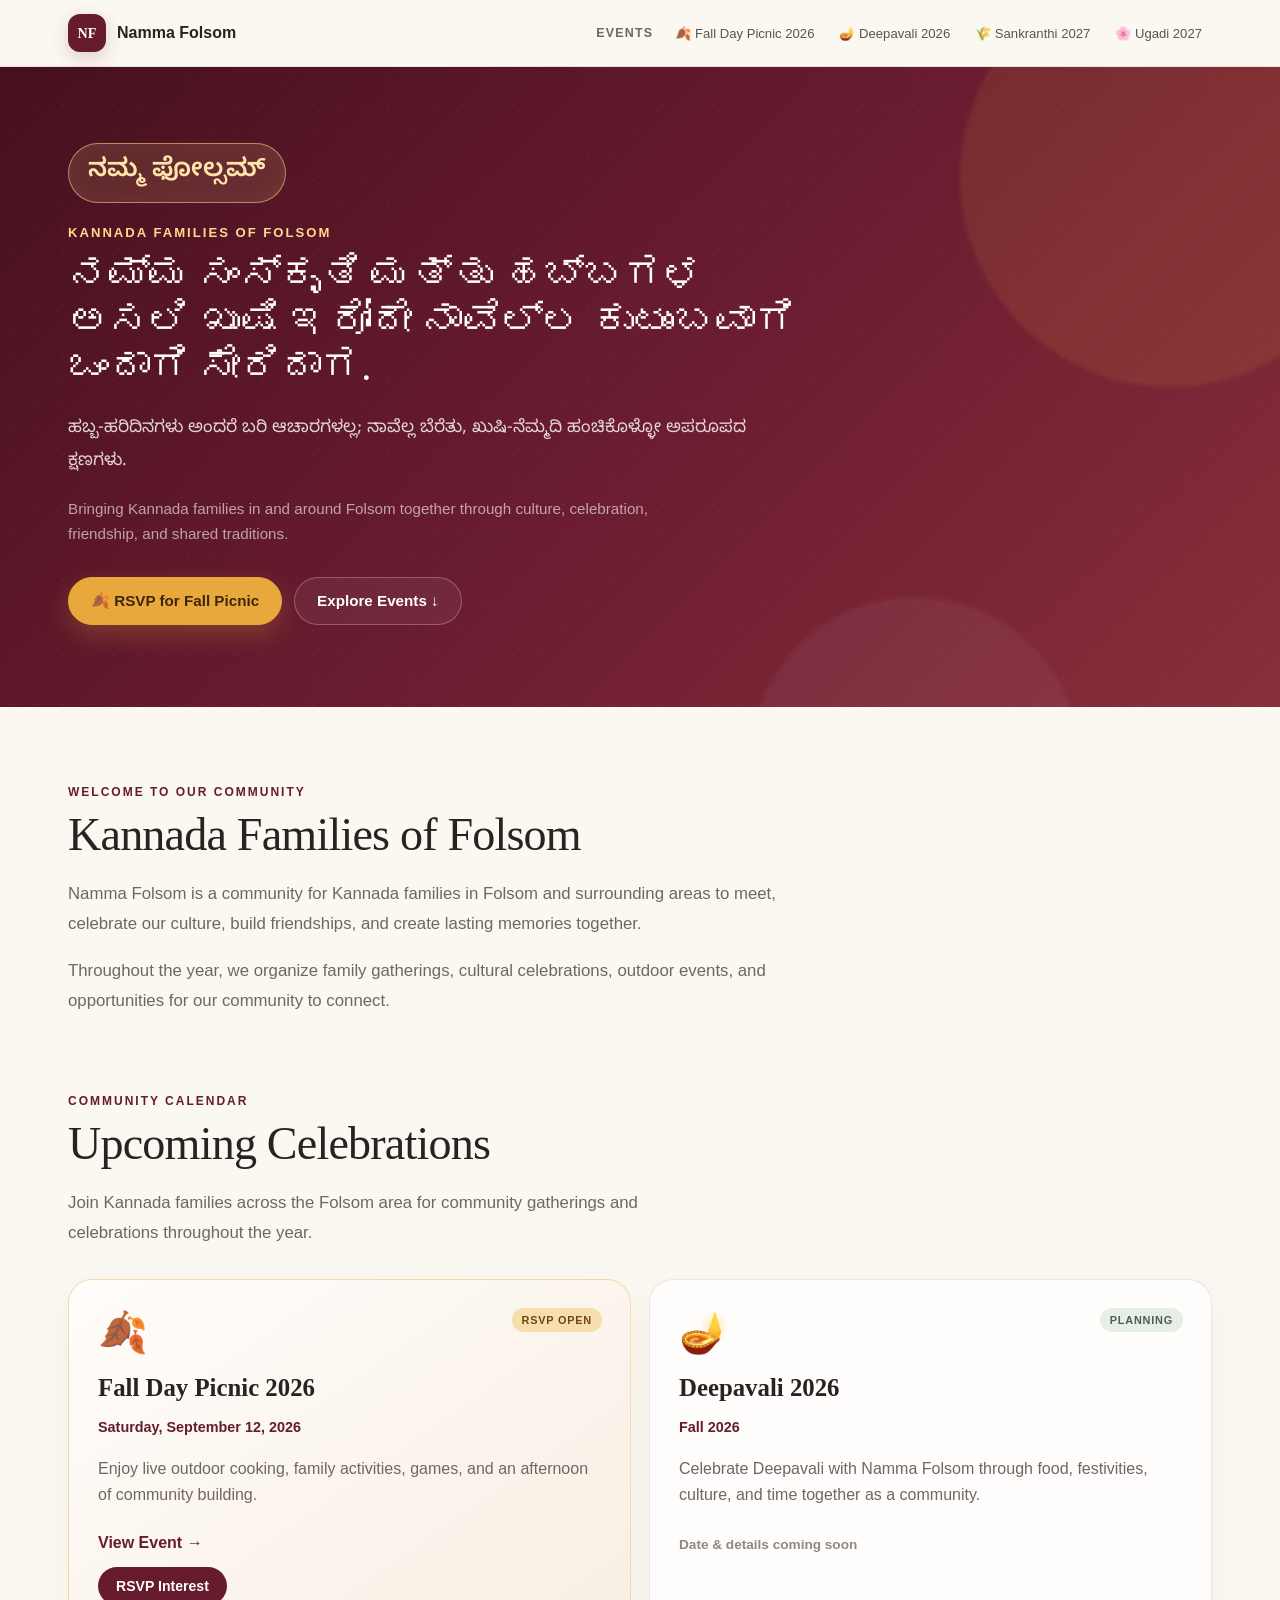
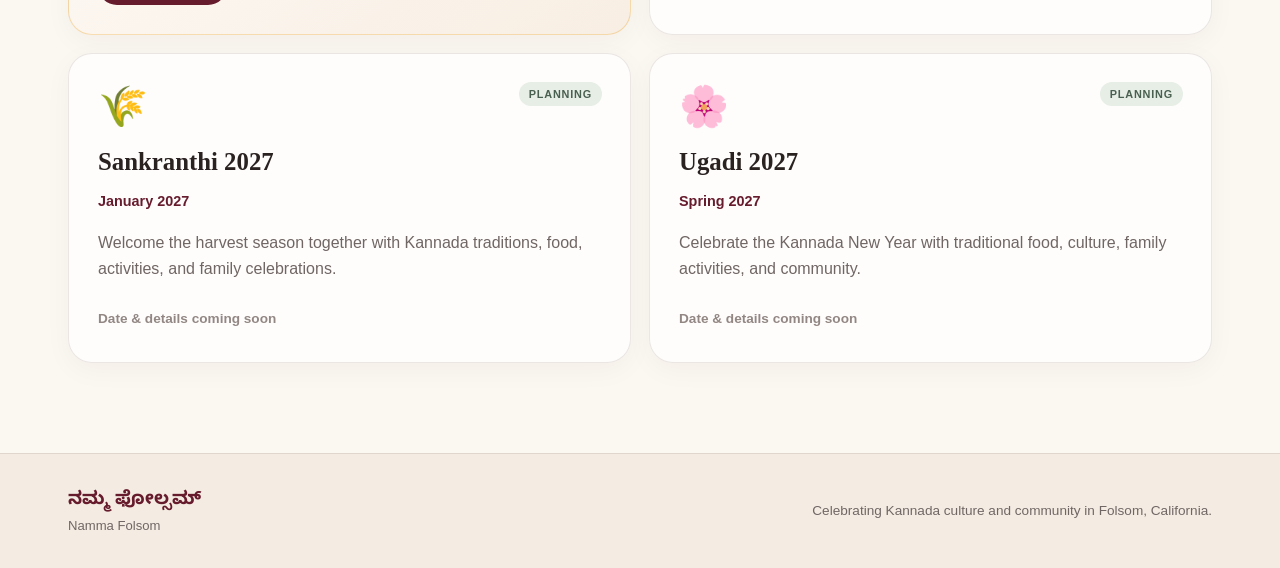
==== commit dee0f78f: "Add Kannada-first homepage design" ====
--- a/index.html
+++ b/index.html
@@ -16,6 +16,11 @@
 
     <title>Namma Folsom | Folsom Kannada Families</title>
 
+    <link
+        href="https://fonts.googleapis.com/css2?family=Noto+Sans+Kannada:wght@400;500;600;700&display=swap"
+        rel="stylesheet"
+    >
+
     <link rel="stylesheet" href="styles.css">
 </head>
 
@@ -31,11 +36,15 @@
     <div class="nav-inner">
 
         <div class="nav-brand" id="homeLink">
-            <span class="nav-mark">NF</span>
+
+            <span class="nav-mark">
+                NF
+            </span>
 
             <span>
                 Namma Folsom
             </span>
+
         </div>
 
 
@@ -61,7 +70,9 @@
 <header class="hero">
 
     <div class="hero-glow hero-glow-one"></div>
+
     <div class="hero-glow hero-glow-two"></div>
+
 
     <div class="hero-content">
 
@@ -69,20 +80,32 @@
             ನಮ್ಮ ಫೋಲ್ಸಮ್
         </div>
 
+
         <p class="hero-kicker">
             Kannada Families of Folsom
         </p>
 
-        <h1>
-            Culture feels better
-            <span>when we celebrate together.</span>
+
+        <h1 class="hero-kannada">
+            ನಮ್ಮ ಸಂಸ್ಕೃತಿ ಮತ್ತು ಹಬ್ಬಗಳ
+            ಅಸಲಿ ಖುಷಿ ಇರೋದೇ
+            ನಾವೆಲ್ಲ ಕುಟುಂಬವಾಗಿ ಒಂದಾಗಿ ಸೇರಿದಾಗ.
         </h1>
 
+
         <p class="hero-description">
+            ಹಬ್ಬ-ಹರಿದಿನಗಳು ಅಂದರೆ ಬರಿ ಆಚಾರಗಳಲ್ಲ;
+            ನಾವೆಲ್ಲ ಬೆರೆತು, ಖುಷಿ-ನೆಮ್ಮದಿ ಹಂಚಿಕೊಳ್ಳೋ
+            ಅಪರೂಪದ ಕ್ಷಣಗಳು.
+        </p>
+
+
+        <p class="hero-english">
             Bringing Kannada families in and around Folsom
-            together through festivals, food, friendship,
-            and shared traditions.
+            together through culture, celebration,
+            friendship, and shared traditions.
         </p>
+
 
         <div class="hero-actions">
 
@@ -92,6 +115,7 @@
             >
                 🍂 RSVP for Fall Picnic
             </a>
+
 
             <button
                 class="secondary-btn"
@@ -141,6 +165,7 @@
 
         </div>
 
+
         <p>
             Celebrating Kannada culture and community
             in Folsom, California.
--- a/styles.css
+++ b/styles.css
@@ -243,7 +243,7 @@
 
     margin: 0 auto;
 
-    padding: 80px 28px 88px;
+    padding: 76px 28px 82px;
 }
 
 
@@ -256,7 +256,7 @@
 
     margin-bottom: 22px;
 
-    padding: 10px 20px 12px;
+    padding: 10px 19px 11px;
 
     border: 1px solid rgba(255, 217, 141, 0.55);
 
@@ -271,11 +271,11 @@
         "Tunga",
         sans-serif;
 
-    font-size: clamp(1.65rem, 3vw, 2.4rem);
-
-    line-height: 1.35;
-
-    font-weight: 700;
+    font-size: clamp(1.3rem, 2vw, 1.7rem);
+
+    line-height: 1.45;
+
+    font-weight: 600;
 
     letter-spacing: 0;
 
@@ -283,22 +283,52 @@
         inset 0 0 25px rgba(255, 211, 116, 0.05);
 }
 
+
+/* Main Kannada hero message */
+
+.hero-kannada {
+    max-width: 860px;
+
+    margin: 0;
+
+    font-family:
+        "Noto Sans Kannada",
+        "Tunga",
+        sans-serif;
+
+    font-size: clamp(2rem, 3.8vw, 3.25rem);
+
+    line-height: 1.45;
+
+    font-weight: 600;
+
+    letter-spacing: 0;
+
+    color: var(--white);
+}
+
+
+/* Existing English kicker if retained */
+
 .hero-kicker {
-    margin: 0 0 11px;
+    margin: 0 0 12px;
 
     color: var(--gold-soft);
 
-    font-size: 0.85rem;
+    font-size: 0.82rem;
 
     font-weight: 700;
 
     text-transform: uppercase;
 
-    letter-spacing: 2.2px;
-}
+    letter-spacing: 2px;
+}
+
+
+/* English hero heading fallback */
 
 .hero h1 {
-    max-width: 800px;
+    max-width: 760px;
 
     margin: 0;
 
@@ -307,31 +337,57 @@
         "Times New Roman",
         serif;
 
-    font-size: clamp(3rem, 6.5vw, 5.8rem);
-
-    line-height: 0.98;
+    font-size: clamp(2rem, 3.2vw, 3rem);
+
+    line-height: 1.12;
 
     font-weight: 500;
 
-    letter-spacing: -2px;
+    letter-spacing: -0.5px;
 }
 
 .hero h1 span {
     display: block;
 
+    margin-top: 5px;
+
     color: #f5c76c;
 }
 
+
+/* Kannada supporting copy */
+
 .hero-description {
+    max-width: 730px;
+
+    margin: 24px 0 0;
+
+    font-family:
+        "Noto Sans Kannada",
+        "Tunga",
+        Inter,
+        sans-serif;
+
+    font-size: 1.08rem;
+
+    line-height: 1.9;
+
+    color: rgba(255, 255, 255, 0.82);
+}
+
+
+/* Smaller English explanation beneath Kannada */
+
+.hero-english {
     max-width: 650px;
 
-    margin: 26px 0 0;
-
-    font-size: 1.12rem;
-
-    line-height: 1.7;
-
-    color: rgba(255, 255, 255, 0.78);
+    margin: 17px 0 0;
+
+    font-size: 0.95rem;
+
+    line-height: 1.65;
+
+    color: rgba(255, 255, 255, 0.6);
 }
 
 
@@ -346,7 +402,7 @@
 
     gap: 12px;
 
-    margin-top: 32px;
+    margin-top: 30px;
 }
 
 .primary-btn,
@@ -484,13 +540,13 @@
         "Times New Roman",
         serif;
 
-    font-size: clamp(2.2rem, 4vw, 3.4rem);
+    font-size: clamp(2rem, 3.6vw, 3.1rem);
 
     font-weight: 500;
 
     color: var(--text);
 
-    letter-spacing: -1px;
+    letter-spacing: -0.8px;
 }
 
 .welcome-section p,
@@ -500,6 +556,20 @@
     color: var(--muted);
 
     line-height: 1.8;
+}
+
+
+/* Kannada copy in content sections */
+
+.kannada-copy {
+    font-family:
+        "Noto Sans Kannada",
+        "Tunga",
+        sans-serif;
+
+    line-height: 1.9;
+
+    letter-spacing: 0;
 }
 
 
@@ -723,7 +793,9 @@
 
     color: var(--wine);
 
-    font-family: Georgia, serif;
+    font-family:
+        Georgia,
+        serif;
 
     font-size: clamp(2rem, 4vw, 3rem);
 }
@@ -826,6 +898,11 @@
 
     color: var(--wine);
 
+    font-family:
+        "Noto Sans Kannada",
+        "Tunga",
+        sans-serif;
+
     font-size: 1.15rem;
 }
 
@@ -879,28 +956,48 @@
         padding: 12px 18px;
     }
 
+    .hero {
+        min-height: auto;
+    }
+
     .hero-content {
         padding:
-            65px 20px
-            70px;
+            58px 20px
+            65px;
     }
 
     .kannada-title {
-        font-size: 1.7rem;
+        font-size: 1.2rem;
 
         padding:
-            9px 16px
-            11px;
+            8px 14px
+            9px;
+
+        margin-bottom: 18px;
+    }
+
+    .hero-kannada {
+        font-size: 2rem;
+
+        line-height: 1.5;
     }
 
     .hero h1 {
-        font-size: 3rem;
-
-        letter-spacing: -1px;
+        font-size: 2.15rem;
+
+        line-height: 1.12;
+
+        letter-spacing: -0.5px;
     }
 
     .hero-description {
         font-size: 1rem;
+
+        line-height: 1.85;
+    }
+
+    .hero-english {
+        font-size: 0.9rem;
     }
 
     .hero-actions {
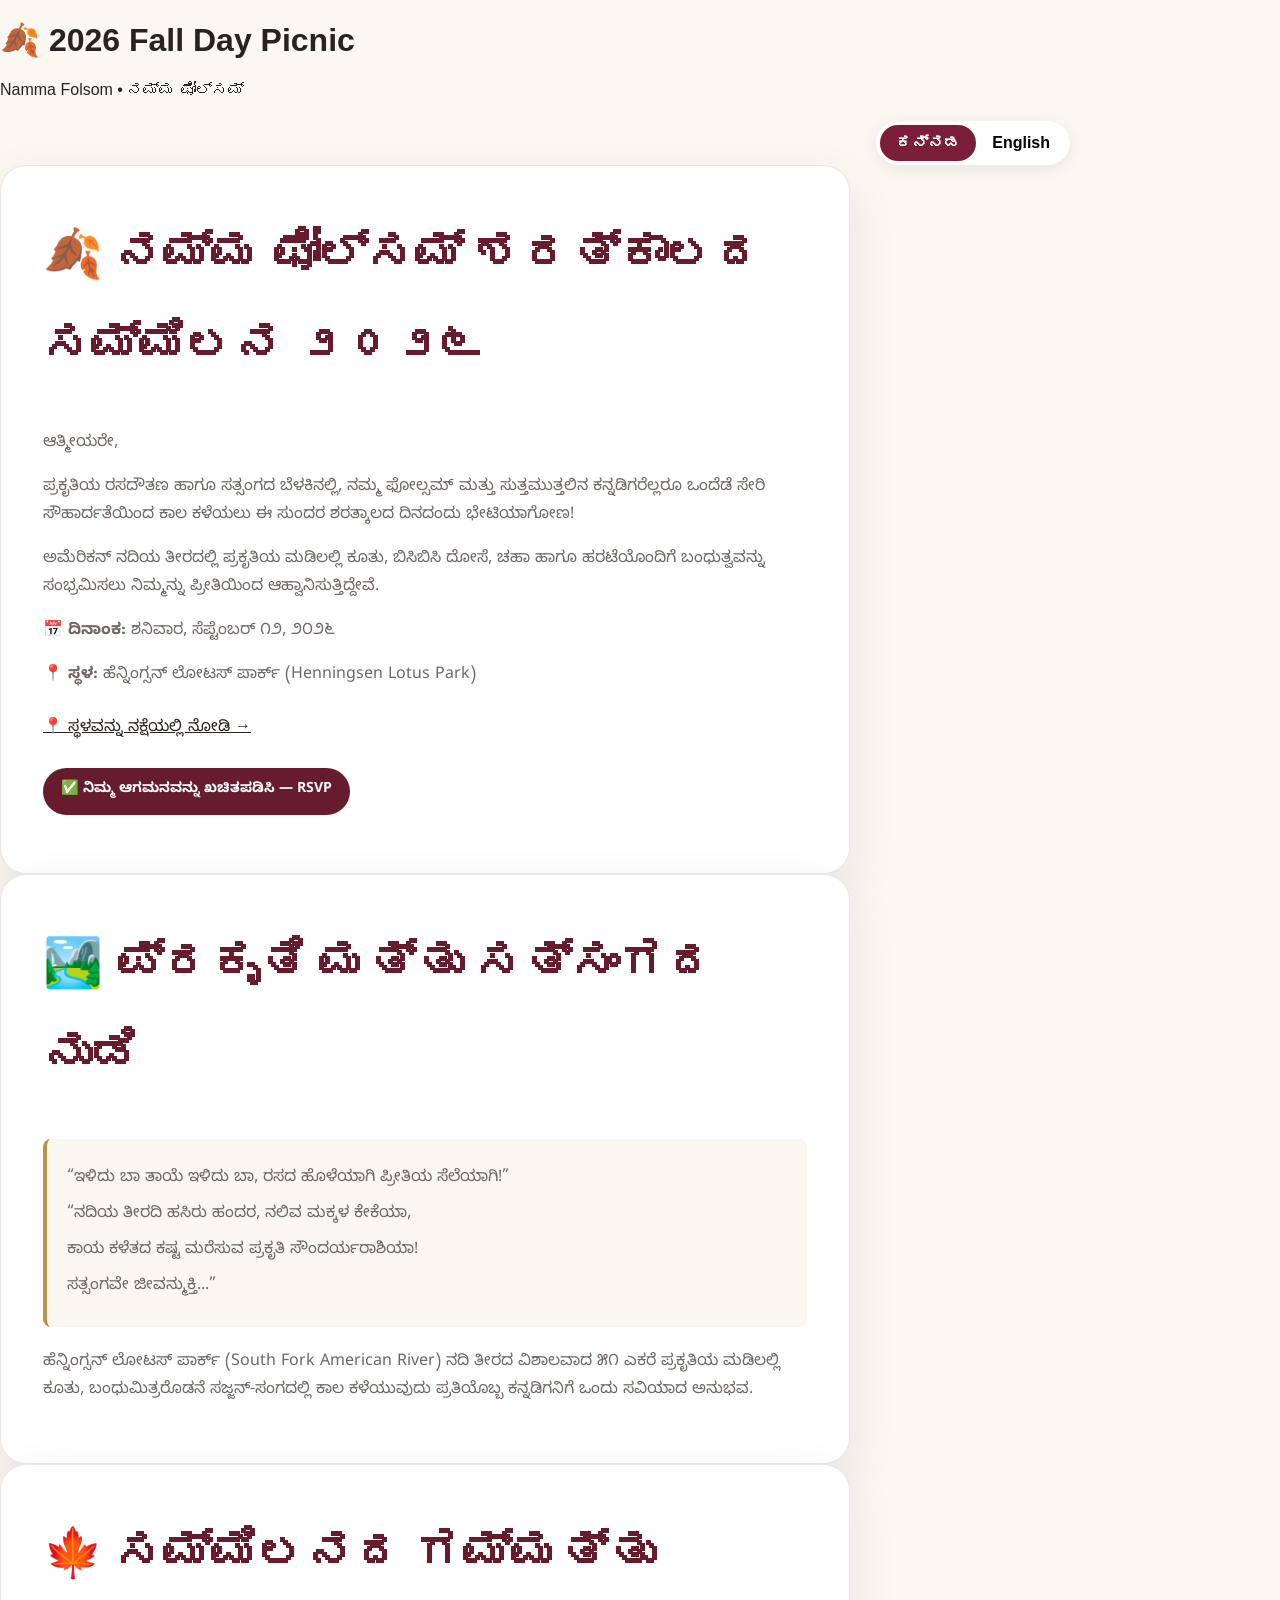
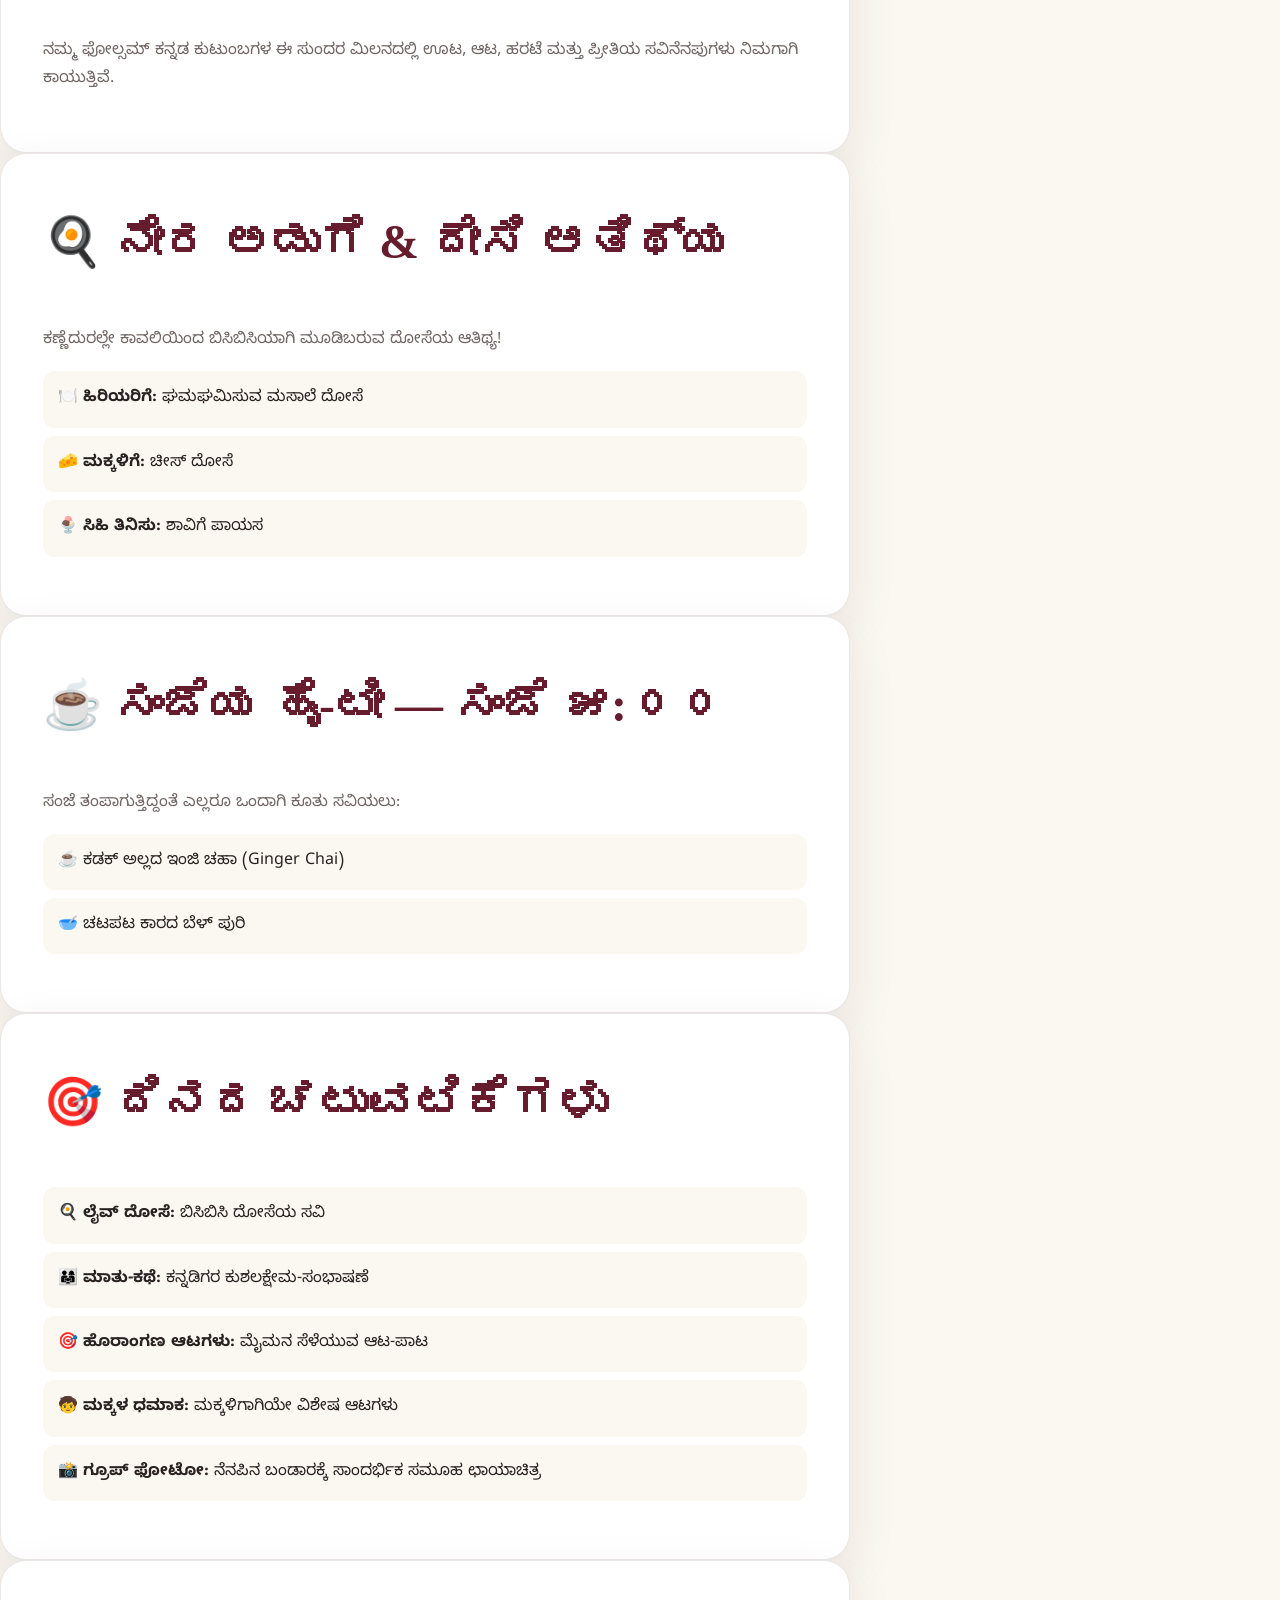
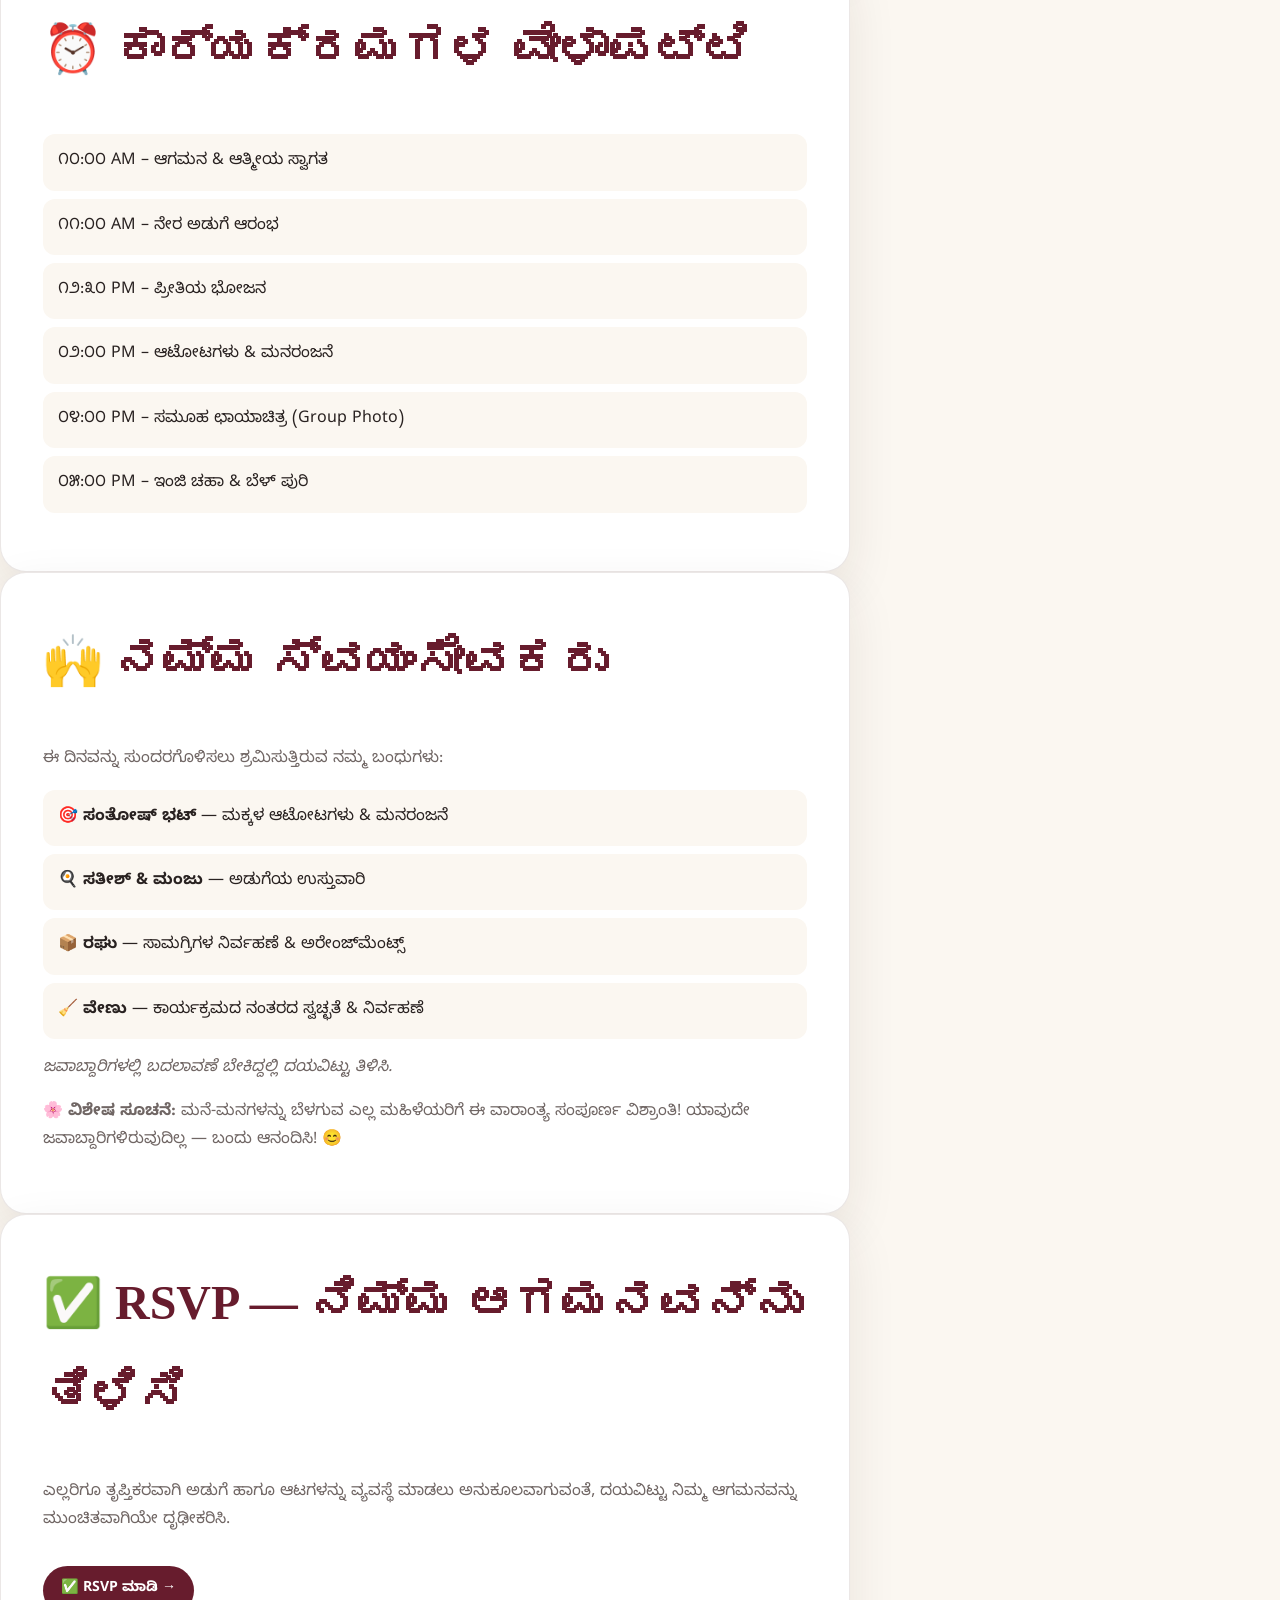
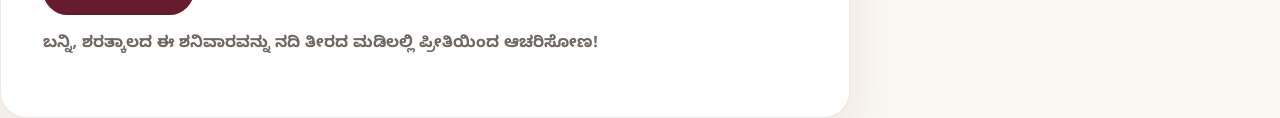
==== commit 9a3ff4e2: "Add Kannada English toggle to Fall picnic page" ====
--- a/index.html
+++ b/index.html
@@ -1,183 +1,664 @@
 <!DOCTYPE html>
-<html lang="en">
+<html lang="kn">
 
 <head>
     <meta charset="UTF-8">
-
-    <meta
-        name="viewport"
-        content="width=device-width, initial-scale=1.0"
-    >
-
-    <meta
-        name="description"
-        content="Namma Folsom connects Kannada families in and around Folsom through cultural celebrations, family events, and community."
-    >
-
-    <title>Namma Folsom | Folsom Kannada Families</title>
+    <meta name="viewport" content="width=device-width, initial-scale=1">
+
+    <title>Fall Day Picnic 2026 | Namma Folsom</title>
 
     <link
         href="https://fonts.googleapis.com/css2?family=Noto+Sans+Kannada:wght@400;500;600;700&display=swap"
         rel="stylesheet"
     >
 
-    <link rel="stylesheet" href="styles.css">
+    <link rel="stylesheet" href="../styles.css">
+
+    <style>
+        .language-bar {
+            max-width: 900px;
+            margin: 22px auto 0;
+            padding: 0 20px;
+            display: flex;
+            justify-content: flex-end;
+        }
+
+        .language-toggle {
+            display: inline-flex;
+            background: #ffffff;
+            border-radius: 999px;
+            padding: 4px;
+            box-shadow: 0 4px 16px rgba(0, 0, 0, 0.08);
+        }
+
+        .language-toggle button {
+            border: 0;
+            background: transparent;
+            padding: 9px 16px;
+            border-radius: 999px;
+            cursor: pointer;
+            font: inherit;
+            font-weight: 600;
+        }
+
+        .language-toggle button.active {
+            background: #7b1e3a;
+            color: #ffffff;
+        }
+
+        .kannada-content {
+            font-family: "Noto Sans Kannada", "Tunga", sans-serif;
+            line-height: 1.9;
+        }
+
+        .language-section[hidden] {
+            display: none;
+        }
+
+        .event-quote {
+            margin: 22px 0;
+            padding: 18px 20px;
+            border-left: 4px solid #b99446;
+            background: rgba(185, 148, 70, 0.08);
+            border-radius: 8px;
+        }
+
+        .event-quote p {
+            margin: 8px 0;
+        }
+
+        .event-location-link,
+        .event-rsvp-button {
+            display: inline-block;
+            margin-top: 8px;
+        }
+
+        .event-rsvp-button {
+            text-decoration: none;
+        }
+    </style>
 </head>
 
 <body>
 
-
-<!-- =========================
-     Top Navigation
-     ========================= -->
-
-<nav class="top-nav">
-
-    <div class="nav-inner">
-
-        <div class="nav-brand" id="homeLink">
-
-            <span class="nav-mark">
-                NF
-            </span>
-
-            <span>
-                Namma Folsom
-            </span>
-
+    <header class="header">
+        <h1>🍂 2026 Fall Day Picnic</h1>
+        <p>Namma Folsom • ನಮ್ಮ ಫೋಲ್ಸಮ್</p>
+    </header>
+
+    <div class="language-bar">
+        <div class="language-toggle" aria-label="Language selection">
+            <button
+                id="kannadaButton"
+                class="active"
+                type="button"
+                onclick="showKannada()"
+            >
+                ಕನ್ನಡ
+            </button>
+
+            <button
+                id="englishButton"
+                type="button"
+                onclick="showEnglish()"
+            >
+                English
+            </button>
         </div>
-
-
-        <div class="nav-events">
-
-            <span class="nav-label">
-                Events
-            </span>
-
-            <ul id="eventList"></ul>
+    </div>
+
+    <main class="content">
+
+        <!-- ================================================= -->
+        <!-- KANNADA VERSION - DEFAULT -->
+        <!-- ================================================= -->
+
+        <div
+            id="kannadaContent"
+            class="language-section kannada-content"
+        >
+
+            <section class="event-card">
+                <h2>🍂 ನಮ್ಮ ಫೋಲ್ಸಮ್ ಶರತ್ಕಾಲದ ಸಮ್ಮಿಲನ ೨೦೨೬</h2>
+
+                <p>
+                    ಆತ್ಮೀಯರೇ,
+                </p>
+
+                <p>
+                    ಪ್ರಕೃತಿಯ ರಸದೌತಣ ಹಾಗೂ ಸತ್ಸಂಗದ ಬೆಳಕಿನಲ್ಲಿ,
+                    ನಮ್ಮ ಫೋಲ್ಸಮ್ ಮತ್ತು ಸುತ್ತಮುತ್ತಲಿನ ಕನ್ನಡಿಗರೆಲ್ಲರೂ
+                    ಒಂದೆಡೆ ಸೇರಿ ಸೌಹಾರ್ದತೆಯಿಂದ ಕಾಲ ಕಳೆಯಲು ಈ
+                    ಸುಂದರ ಶರತ್ಕಾಲದ ದಿನದಂದು ಭೇಟಿಯಾಗೋಣ!
+                </p>
+
+                <p>
+                    ಅಮೆರಿಕನ್ ನದಿಯ ತೀರದಲ್ಲಿ ಪ್ರಕೃತಿಯ ಮಡಿಲಲ್ಲಿ ಕೂತು,
+                    ಬಿಸಿಬಿಸಿ ದೋಸೆ, ಚಹಾ ಹಾಗೂ ಹರಟೆಯೊಂದಿಗೆ ಬಂಧುತ್ವವನ್ನು
+                    ಸಂಭ್ರಮಿಸಲು ನಿಮ್ಮನ್ನು ಪ್ರೀತಿಯಿಂದ ಆಹ್ವಾನಿಸುತ್ತಿದ್ದೇವೆ.
+                </p>
+
+                <p>
+                    <strong>📅 ದಿನಾಂಕ:</strong>
+                    ಶನಿವಾರ, ಸೆಪ್ಟೆಂಬರ್ ೧೨, ೨೦೨೬
+                </p>
+
+                <p>
+                    <strong>📍 ಸ್ಥಳ:</strong>
+                    ಹೆನ್ನಿಂಗ್ಸನ್ ಲೋಟಸ್ ಪಾರ್ಕ್
+                    (Henningsen Lotus Park)
+                </p>
+
+                <a
+                    href="https://share.google/DDM6rTCv6JxnZZCHI"
+                    target="_blank"
+                    rel="noopener noreferrer"
+                    class="event-location-link"
+                >
+                    📍 ಸ್ಥಳವನ್ನು ನಕ್ಷೆಯಲ್ಲಿ ನೋಡಿ →
+                </a>
+
+                <p>
+                    <a
+                        href="https://docs.google.com/forms/d/e/1FAIpQLSeYsxc_OhrVawPpKsTWG7ReZtgfbxQCgub4YyQfU3q_2_w6uw/viewform"
+                        class="rsvp-btn event-rsvp-button"
+                        target="_blank"
+                        rel="noopener noreferrer"
+                    >
+                        ✅ ನಿಮ್ಮ ಆಗಮನವನ್ನು ಖಚಿತಪಡಿಸಿ — RSVP
+                    </a>
+                </p>
+            </section>
+
+            <section class="event-card">
+                <h2>🏞️ ಪ್ರಕೃತಿ ಮತ್ತು ಸತ್ಸಂಗದ ನುಡಿ</h2>
+
+                <div class="event-quote">
+                    <p>
+                        “ಇಳಿದು ಬಾ ತಾಯೆ ಇಳಿದು ಬಾ,
+                        ರಸದ ಹೊಳೆಯಾಗಿ ಪ್ರೀತಿಯ ಸೆಲೆಯಾಗಿ!”
+                    </p>
+
+                    <p>
+                        “ನದಿಯ ತೀರದಿ ಹಸಿರು ಹಂದರ,
+                        ನಲಿವ ಮಕ್ಕಳ ಕೇಕೆಯಾ,
+                    </p>
+
+                    <p>
+                        ಕಾಯ ಕಳೆತದ ಕಷ್ಟ ಮರೆಸುವ
+                        ಪ್ರಕೃತಿ ಸೌಂದರ್ಯರಾಶಿಯಾ!
+                    </p>
+
+                    <p>
+                        ಸತ್ಸಂಗವೇ ಜೀವನ್ಮುಕ್ತಿ...”
+                    </p>
+                </div>
+
+                <p>
+                    ಹೆನ್ನಿಂಗ್ಸನ್ ಲೋಟಸ್ ಪಾರ್ಕ್
+                    (South Fork American River) ನದಿ ತೀರದ
+                    ವಿಶಾಲವಾದ ೫೧ ಎಕರೆ ಪ್ರಕೃತಿಯ ಮಡಿಲಲ್ಲಿ ಕೂತು,
+                    ಬಂಧುಮಿತ್ರರೊಡನೆ ಸಜ್ಜನ್-ಸಂಗದಲ್ಲಿ ಕಾಲ ಕಳೆಯುವುದು
+                    ಪ್ರತಿಯೊಬ್ಬ ಕನ್ನಡಿಗನಿಗೆ ಒಂದು ಸವಿಯಾದ ಅನುಭವ.
+                </p>
+            </section>
+
+            <section class="event-card">
+                <h2>🍁 ಸಮ್ಮಿಲನದ ಗಮ್ಮತ್ತು</h2>
+
+                <p>
+                    ನಮ್ಮ ಫೋಲ್ಸಮ್ ಕನ್ನಡ ಕುಟುಂಬಗಳ ಈ ಸುಂದರ ಮಿಲನದಲ್ಲಿ
+                    ಊಟ, ಆಟ, ಹರಟೆ ಮತ್ತು ಪ್ರೀತಿಯ ಸವಿನೆನಪುಗಳು
+                    ನಿಮಗಾಗಿ ಕಾಯುತ್ತಿವೆ.
+                </p>
+            </section>
+
+            <section class="event-card">
+                <h2>🍳 ನೇರ ಅಡುಗೆ &amp; ದೇಸಿ ಆತಿಥ್ಯ</h2>
+
+                <p>
+                    ಕಣ್ಣೆದುರಲ್ಲೇ ಕಾವಲಿಯಿಂದ ಬಿಸಿಬಿಸಿಯಾಗಿ
+                    ಮೂಡಿಬರುವ ದೋಸೆಯ ಆತಿಥ್ಯ!
+                </p>
+
+                <ul>
+                    <li>
+                        🍽️ <strong>ಹಿರಿಯರಿಗೆ:</strong>
+                        ಘಮಘಮಿಸುವ ಮಸಾಲೆ ದೋಸೆ
+                    </li>
+
+                    <li>
+                        🧀 <strong>ಮಕ್ಕಳಿಗೆ:</strong>
+                        ಚೀಸ್ ದೋಸೆ
+                    </li>
+
+                    <li>
+                        🍨 <strong>ಸಿಹಿ ತಿನಿಸು:</strong>
+                        ಶಾವಿಗೆ ಪಾಯಸ
+                    </li>
+                </ul>
+            </section>
+
+            <section class="event-card">
+                <h2>☕ ಸಂಜೆಯ ಹೈ-ಟೀ — ಸಂಜೆ ೫:೦೦</h2>
+
+                <p>
+                    ಸಂಜೆ ತಂಪಾಗುತ್ತಿದ್ದಂತೆ ಎಲ್ಲರೂ ಒಂದಾಗಿ ಕೂತು
+                    ಸವಿಯಲು:
+                </p>
+
+                <ul>
+                    <li>☕ ಕಡಕ್ ಅಲ್ಲದ ಇಂಜಿ ಚಹಾ (Ginger Chai)</li>
+                    <li>🥣 ಚಟಪಟ ಕಾರದ ಬೆಳ್ ಪುರಿ</li>
+                </ul>
+            </section>
+
+            <section class="event-card">
+                <h2>🎯 ದಿನದ ಚಟುವಟಿಕೆಗಳು</h2>
+
+                <ul>
+                    <li>
+                        🍳 <strong>ಲೈವ್ ದೋಸೆ:</strong>
+                        ಬಿಸಿಬಿಸಿ ದೋಸೆಯ ಸವಿ
+                    </li>
+
+                    <li>
+                        👨‍👩‍👧 <strong>ಮಾತು-ಕಥೆ:</strong>
+                        ಕನ್ನಡಿಗರ ಕುಶಲಕ್ಷೇಮ-ಸಂಭಾಷಣೆ
+                    </li>
+
+                    <li>
+                        🎯 <strong>ಹೊರಾಂಗಣ ಆಟಗಳು:</strong>
+                        ಮೈಮನ ಸೆಳೆಯುವ ಆಟ-ಪಾಟ
+                    </li>
+
+                    <li>
+                        🧒 <strong>ಮಕ್ಕಳ ಧಮಾಕ:</strong>
+                        ಮಕ್ಕಳಿಗಾಗಿಯೇ ವಿಶೇಷ ಆಟಗಳು
+                    </li>
+
+                    <li>
+                        📸 <strong>ಗ್ರೂಪ್ ಫೋಟೋ:</strong>
+                        ನೆನಪಿನ ಬಂಡಾರಕ್ಕೆ ಸಾಂದರ್ಭಿಕ ಸಮೂಹ ಛಾಯಾಚಿತ್ರ
+                    </li>
+                </ul>
+            </section>
+
+            <section class="event-card">
+                <h2>⏰ ಕಾರ್ಯಕ್ರಮಗಳ ವೇಳಾಪಟ್ಟಿ</h2>
+
+                <ul>
+                    <li>೧೦:೦೦ AM – ಆಗಮನ &amp; ಆತ್ಮೀಯ ಸ್ವಾಗತ</li>
+                    <li>೧೧:೦೦ AM – ನೇರ ಅಡುಗೆ ಆರಂಭ</li>
+                    <li>೧೨:೩೦ PM – ಪ್ರೀತಿಯ ಭೋಜನ</li>
+                    <li>೦೨:೦೦ PM – ಆಟೋಟಗಳು &amp; ಮನರಂಜನೆ</li>
+                    <li>
+                        ೦೪:೦೦ PM – ಸಮೂಹ ಛಾಯಾಚಿತ್ರ
+                        (Group Photo)
+                    </li>
+                    <li>
+                        ೦೫:೦೦ PM – ಇಂಜಿ ಚಹಾ &amp; ಬೆಳ್ ಪುರಿ
+                    </li>
+                </ul>
+            </section>
+
+            <section class="event-card">
+                <h2>🙌 ನಮ್ಮ ಸ್ವಯಂಸೇವಕರು</h2>
+
+                <p>
+                    ಈ ದಿನವನ್ನು ಸುಂದರಗೊಳಿಸಲು ಶ್ರಮಿಸುತ್ತಿರುವ
+                    ನಮ್ಮ ಬಂಧುಗಳು:
+                </p>
+
+                <ul>
+                    <li>
+                        🎯 <strong>ಸಂತೋಷ್ ಭಟ್</strong> —
+                        ಮಕ್ಕಳ ಆಟೋಟಗಳು &amp; ಮನರಂಜನೆ
+                    </li>
+
+                    <li>
+                        🍳 <strong>ಸತೀಶ್ &amp; ಮಂಜು</strong> —
+                        ಅಡುಗೆಯ ಉಸ್ತುವಾರಿ
+                    </li>
+
+                    <li>
+                        📦 <strong>ರಘು</strong> —
+                        ಸಾಮಗ್ರಿಗಳ ನಿರ್ವಹಣೆ &amp; ಅರೇಂಜ್‌ಮೆಂಟ್ಸ್
+                    </li>
+
+                    <li>
+                        🧹 <strong>ವೇಣು</strong> —
+                        ಕಾರ್ಯಕ್ರಮದ ನಂತರದ ಸ್ವಚ್ಛತೆ &amp; ನಿರ್ವಹಣೆ
+                    </li>
+                </ul>
+
+                <p>
+                    <em>
+                        ಜವಾಬ್ದಾರಿಗಳಲ್ಲಿ ಬದಲಾವಣೆ ಬೇಕಿದ್ದಲ್ಲಿ
+                        ದಯವಿಟ್ಟು ತಿಳಿಸಿ.
+                    </em>
+                </p>
+
+                <p>
+                    🌸 <strong>ವಿಶೇಷ ಸೂಚನೆ:</strong>
+                    ಮನೆ-ಮನಗಳನ್ನು ಬೆಳಗುವ ಎಲ್ಲ ಮಹಿಳೆಯರಿಗೆ ಈ
+                    ವಾರಾಂತ್ಯ ಸಂಪೂರ್ಣ ವಿಶ್ರಾಂತಿ!
+                    ಯಾವುದೇ ಜವಾಬ್ದಾರಿಗಳಿರುವುದಿಲ್ಲ —
+                    ಬಂದು ಆನಂದಿಸಿ! 😊
+                </p>
+            </section>
+
+            <section class="event-card">
+                <h2>✅ RSVP — ನಿಮ್ಮ ಆಗಮನವನ್ನು ತಿಳಿಸಿ</h2>
+
+                <p>
+                    ಎಲ್ಲರಿಗೂ ತೃಪ್ತಿಕರವಾಗಿ ಅಡುಗೆ ಹಾಗೂ ಆಟಗಳನ್ನು
+                    ವ್ಯವಸ್ಥೆ ಮಾಡಲು ಅನುಕೂಲವಾಗುವಂತೆ,
+                    ದಯವಿಟ್ಟು ನಿಮ್ಮ ಆಗಮನವನ್ನು ಮುಂಚಿತವಾಗಿಯೇ
+                    ದೃಢೀಕರಿಸಿ.
+                </p>
+
+                <a
+                    href="https://docs.google.com/forms/d/e/1FAIpQLSeYsxc_OhrVawPpKsTWG7ReZtgfbxQCgub4YyQfU3q_2_w6uw/viewform"
+                    class="rsvp-btn"
+                    target="_blank"
+                    rel="noopener noreferrer"
+                >
+                    ✅ RSVP ಮಾಡಿ →
+                </a>
+
+                <p>
+                    <strong>
+                        ಬನ್ನಿ, ಶರತ್ಕಾಲದ ಈ ಶನಿವಾರವನ್ನು
+                        ನದಿ ತೀರದ ಮಡಿಲಲ್ಲಿ ಪ್ರೀತಿಯಿಂದ ಆಚರಿಸೋಣ!
+                    </strong>
+                </p>
+            </section>
 
         </div>
 
-    </div>
-
-</nav>
-
-
-<!-- =========================
-     Hero
-     ========================= -->
-
-<header class="hero">
-
-    <div class="hero-glow hero-glow-one"></div>
-
-    <div class="hero-glow hero-glow-two"></div>
-
-
-    <div class="hero-content">
-
-        <div class="kannada-title">
-            ನಮ್ಮ ಫೋಲ್ಸಮ್
+
+        <!-- ================================================= -->
+        <!-- ENGLISH VERSION -->
+        <!-- ================================================= -->
+
+        <div
+            id="englishContent"
+            class="language-section"
+            hidden
+        >
+
+            <section class="event-card">
+                <h2>🍂 Namma Folsom Fall Day Picnic 2026</h2>
+
+                <p>Dear Friends,</p>
+
+                <p>
+                    Join Kannada families from Folsom and the
+                    surrounding communities for a beautiful fall
+                    day filled with nature, friendship, food,
+                    conversation, and community.
+                </p>
+
+                <p>
+                    We warmly invite you to spend the day together
+                    along the American River, surrounded by nature,
+                    enjoying fresh dosas, chai, games, and good
+                    company.
+                </p>
+
+                <p>
+                    <strong>📅 Date:</strong>
+                    Saturday, September 12, 2026
+                </p>
+
+                <p>
+                    <strong>📍 Venue:</strong>
+                    Henningsen Lotus Park
+                </p>
+
+                <a
+                    href="https://share.google/DDM6rTCv6JxnZZCHI"
+                    target="_blank"
+                    rel="noopener noreferrer"
+                    class="event-location-link"
+                >
+                    📍 View Location →
+                </a>
+
+                <p>
+                    <a
+                        href="https://docs.google.com/forms/d/e/1FAIpQLSeYsxc_OhrVawPpKsTWG7ReZtgfbxQCgub4YyQfU3q_2_w6uw/viewform"
+                        class="rsvp-btn event-rsvp-button"
+                        target="_blank"
+                        rel="noopener noreferrer"
+                    >
+                        ✅ RSVP for the Fall Day Picnic
+                    </a>
+                </p>
+            </section>
+
+            <section class="event-card">
+                <h2>🏞️ A Day in Nature &amp; Community</h2>
+
+                <p>
+                    Henningsen Lotus Park sits along the
+                    South Fork of the American River and offers
+                    a beautiful natural setting for our families
+                    to relax, talk, laugh, and spend meaningful
+                    time together.
+                </p>
+
+                <p>
+                    This gathering is about more than an event.
+                    It is a chance to strengthen friendships,
+                    celebrate our Kannada community, and enjoy
+                    a peaceful fall day together.
+                </p>
+            </section>
+
+            <section class="event-card">
+                <h2>🍁 What to Expect</h2>
+
+                <p>
+                    Food, games, conversation, laughter, and
+                    plenty of memories await at this gathering
+                    of Namma Folsom Kannada families.
+                </p>
+            </section>
+
+            <section class="event-card">
+                <h2>🍳 Live Cooking &amp; Desi Hospitality</h2>
+
+                <p>
+                    Enjoy fresh dosas prepared live at the picnic.
+                </p>
+
+                <ul>
+                    <li>
+                        🍽️ <strong>Adults:</strong>
+                        Masala Dosa
+                    </li>
+
+                    <li>
+                        🧀 <strong>Kids:</strong>
+                        Cheese Dosa
+                    </li>
+
+                    <li>
+                        🍨 <strong>Dessert:</strong>
+                        Shavige Payasa
+                    </li>
+                </ul>
+            </section>
+
+            <section class="event-card">
+                <h2>☕ High Tea — 5:00 PM</h2>
+
+                <p>
+                    As the evening cools down, we'll gather
+                    together for:
+                </p>
+
+                <ul>
+                    <li>☕ Ginger Chai</li>
+                    <li>🥣 Bhel Puri</li>
+                </ul>
+            </section>
+
+            <section class="event-card">
+                <h2>🎯 Activities</h2>
+
+                <ul>
+                    <li>🍳 Live dosa cooking</li>
+                    <li>👨‍👩‍👧 Family meet &amp; greet</li>
+                    <li>🎯 Outdoor games</li>
+                    <li>🧒 Special activities for kids</li>
+                    <li>📸 Community group photo</li>
+                </ul>
+            </section>
+
+            <section class="event-card">
+                <h2>⏰ Event Schedule</h2>
+
+                <ul>
+                    <li>10:00 AM – Arrival &amp; Welcome</li>
+                    <li>11:00 AM – Live Cooking Begins</li>
+                    <li>12:30 PM – Lunch</li>
+                    <li>2:00 PM – Games &amp; Activities</li>
+                    <li>4:00 PM – Community Group Photo</li>
+                    <li>
+                        5:00 PM – Ginger Chai &amp; Bhel Puri
+                    </li>
+                </ul>
+            </section>
+
+            <section class="event-card">
+                <h2>🙌 Our Volunteers</h2>
+
+                <p>
+                    A big thank you to everyone helping make
+                    our Fall Day Picnic special!
+                </p>
+
+                <ul>
+                    <li>
+                        🎯 <strong>Santosh Bhat</strong> —
+                        Kids Activities &amp; Games
+                    </li>
+
+                    <li>
+                        🍳 <strong>Sathish &amp; Manju</strong> —
+                        Cooking
+                    </li>
+
+                    <li>
+                        📦 <strong>Raghu</strong> —
+                        Supplies &amp; Table Arrangement
+                    </li>
+
+                    <li>
+                        🧹 <strong>Venu</strong> —
+                        Wrap Up &amp; Cleanup
+                    </li>
+                </ul>
+
+                <p>
+                    <em>
+                        Please let us know if you would like
+                        to switch roles.
+                    </em>
+                </p>
+
+                <p>
+                    🌸 <strong>Special note:</strong>
+                    All the ladies get the weekend off —
+                    no assignments! Just come, relax,
+                    and enjoy the day. 😊
+                </p>
+            </section>
+
+            <section class="event-card">
+                <h2>✅ RSVP</h2>
+
+                <p>
+                    Please RSVP in advance so we can prepare
+                    enough food and activities for everyone.
+                </p>
+
+                <a
+                    href="https://docs.google.com/forms/d/e/1FAIpQLSeYsxc_OhrVawPpKsTWG7ReZtgfbxQCgub4YyQfU3q_2_w6uw/viewform"
+                    class="rsvp-btn"
+                    target="_blank"
+                    rel="noopener noreferrer"
+                >
+                    RSVP Now →
+                </a>
+
+                <p>
+                    <strong>
+                        Come celebrate this beautiful fall
+                        Saturday with us by the river!
+                    </strong>
+                </p>
+            </section>
+
         </div>
 
-
-        <p class="hero-kicker">
-            Kannada Families of Folsom
-        </p>
-
-
-        <h1 class="hero-kannada">
-            ನಮ್ಮ ಸಂಸ್ಕೃತಿ ಮತ್ತು ಹಬ್ಬಗಳ
-            ಅಸಲಿ ಖುಷಿ ಇರೋದೇ
-            ನಾವೆಲ್ಲ ಕುಟುಂಬವಾಗಿ ಒಂದಾಗಿ ಸೇರಿದಾಗ.
-        </h1>
-
-
-        <p class="hero-description">
-            ಹಬ್ಬ-ಹರಿದಿನಗಳು ಅಂದರೆ ಬರಿ ಆಚಾರಗಳಲ್ಲ;
-            ನಾವೆಲ್ಲ ಬೆರೆತು, ಖುಷಿ-ನೆಮ್ಮದಿ ಹಂಚಿಕೊಳ್ಳೋ
-            ಅಪರೂಪದ ಕ್ಷಣಗಳು.
-        </p>
-
-
-        <p class="hero-english">
-            Bringing Kannada families in and around Folsom
-            together through culture, celebration,
-            friendship, and shared traditions.
-        </p>
-
-
-        <div class="hero-actions">
-
-            <a
-                href="events/fall-2026-rsvp.html"
-                class="primary-btn"
-            >
-                🍂 RSVP for Fall Picnic
-            </a>
-
-
-            <button
-                class="secondary-btn"
-                onclick="document.getElementById('community-content').scrollIntoView({behavior: 'smooth'})"
-            >
-                Explore Events ↓
-            </button>
-
-        </div>
-
-    </div>
-
-</header>
-
-
-<!-- =========================
-     Event Content
-     ========================= -->
-
-<main
-    class="main-content"
-    id="community-content"
->
-
-    <div id="eventContent"></div>
-
-</main>
-
-
-<!-- =========================
-     Footer
-     ========================= -->
-
-<footer class="footer">
-
-    <div class="footer-inner">
-
-        <div>
-
-            <strong>
-                ನಮ್ಮ ಫೋಲ್ಸಮ್
-            </strong>
-
-            <span>
-                Namma Folsom
-            </span>
-
-        </div>
-
-
-        <p>
-            Celebrating Kannada culture and community
-            in Folsom, California.
-        </p>
-
-    </div>
-
-</footer>
-
-
-<script src="events.js"></script>
+    </main>
+
+    <script>
+        const kannadaContent =
+            document.getElementById("kannadaContent");
+
+        const englishContent =
+            document.getElementById("englishContent");
+
+        const kannadaButton =
+            document.getElementById("kannadaButton");
+
+        const englishButton =
+            document.getElementById("englishButton");
+
+        function showKannada() {
+            kannadaContent.hidden = false;
+            englishContent.hidden = true;
+
+            kannadaButton.classList.add("active");
+            englishButton.classList.remove("active");
+
+            document.documentElement.lang = "kn";
+
+            localStorage.setItem(
+                "nammaFolsomLanguage",
+                "kn"
+            );
+        }
+
+        function showEnglish() {
+            kannadaContent.hidden = true;
+            englishContent.hidden = false;
+
+            englishButton.classList.add("active");
+            kannadaButton.classList.remove("active");
+
+            document.documentElement.lang = "en";
+
+            localStorage.setItem(
+                "nammaFolsomLanguage",
+                "en"
+            );
+        }
+
+        const savedLanguage =
+            localStorage.getItem("nammaFolsomLanguage");
+
+        if (savedLanguage === "en") {
+            showEnglish();
+        } else {
+            showKannada();
+        }
+    </script>
 
 </body>
-
 </html>
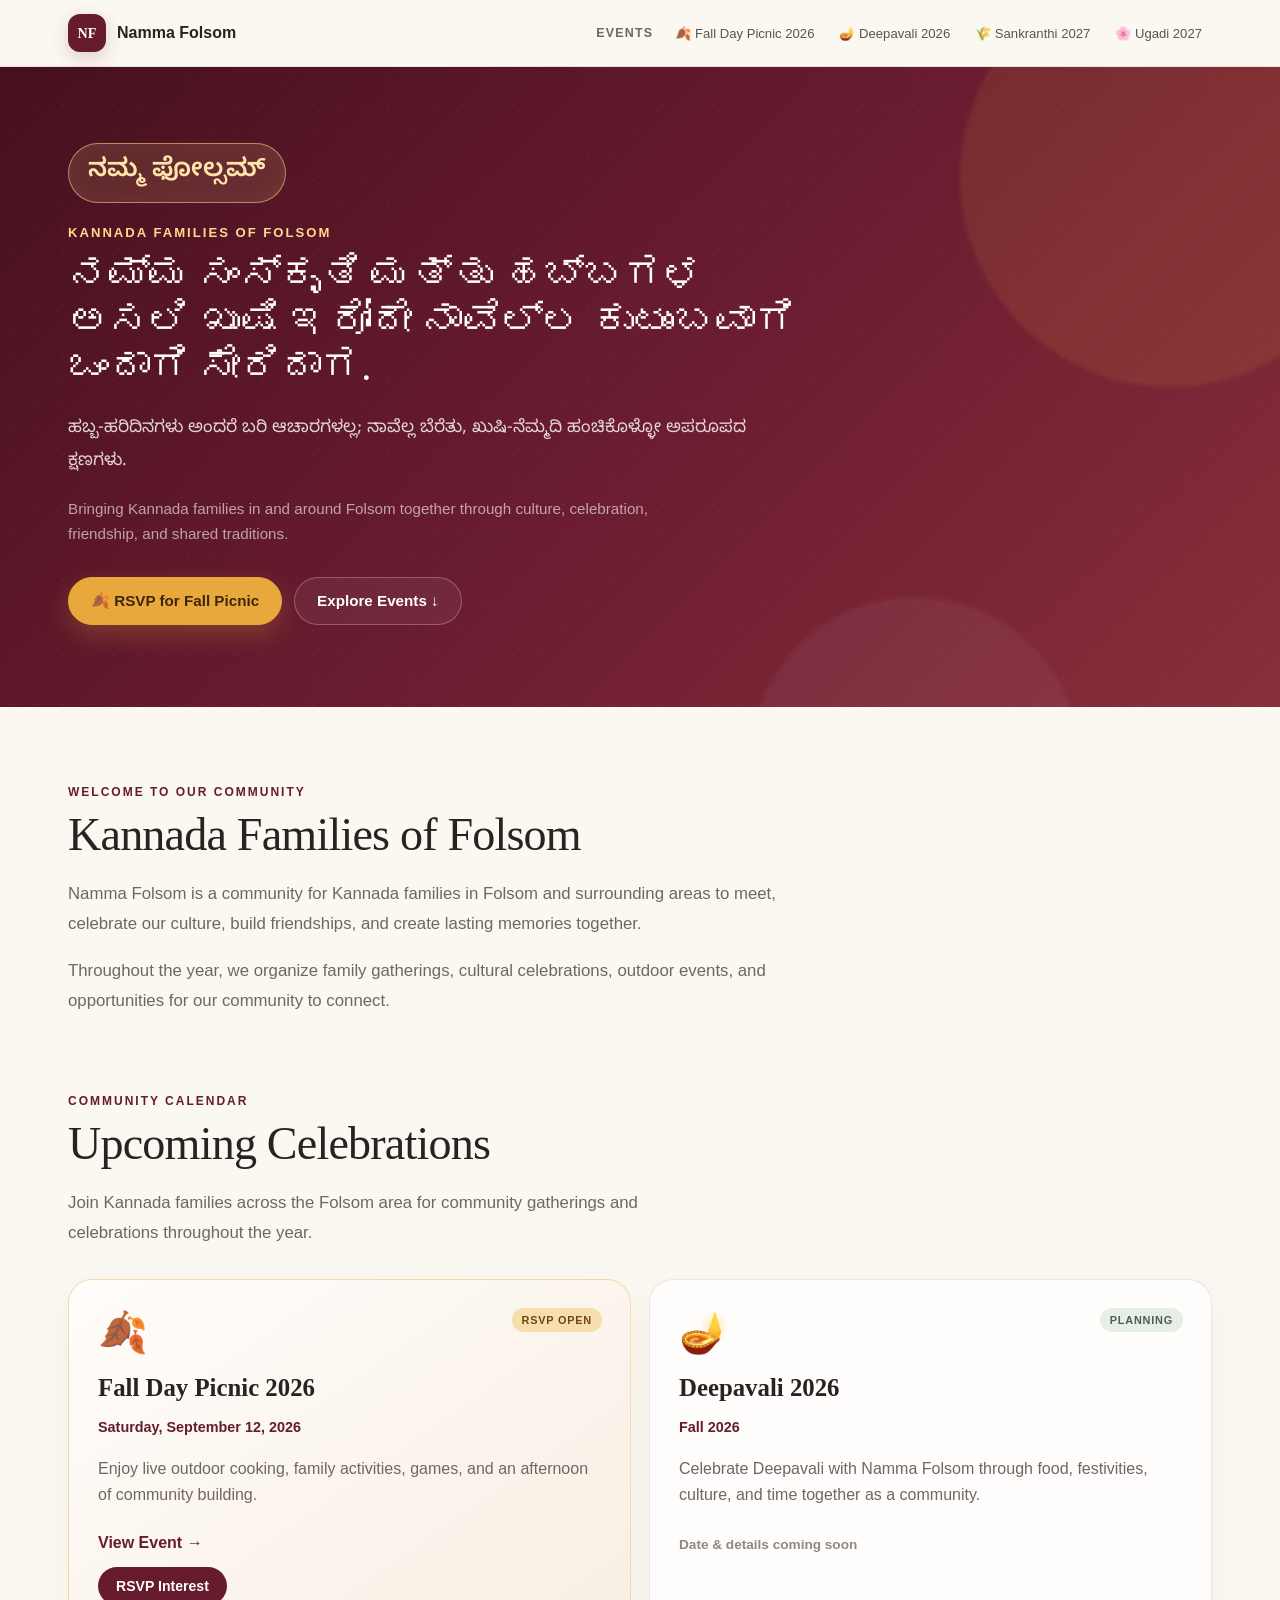
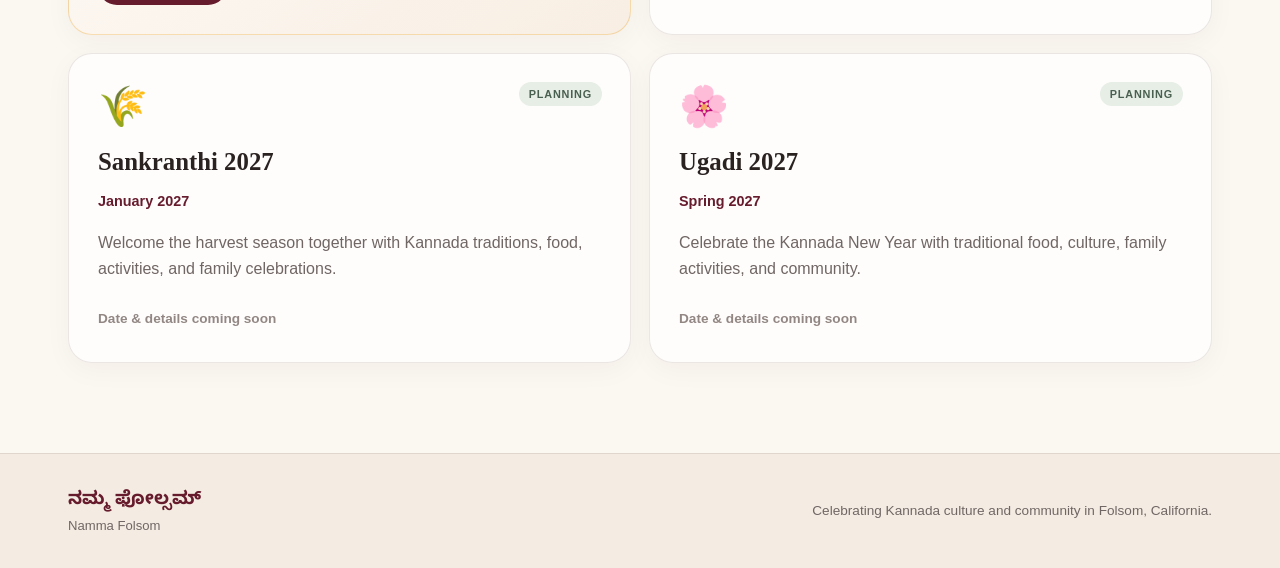
==== commit 7cfa01af: "fix index files" ====
--- a/index.html
+++ b/index.html
@@ -1,664 +1,183 @@
 <!DOCTYPE html>
-<html lang="kn">
+<html lang="en">
 
 <head>
     <meta charset="UTF-8">
-    <meta name="viewport" content="width=device-width, initial-scale=1">
 
-    <title>Fall Day Picnic 2026 | Namma Folsom</title>
+    <meta
+        name="viewport"
+        content="width=device-width, initial-scale=1.0"
+    >
+
+    <meta
+        name="description"
+        content="Namma Folsom connects Kannada families in and around Folsom through cultural celebrations, family events, and community."
+    >
+
+    <title>Namma Folsom | Folsom Kannada Families</title>
 
     <link
         href="https://fonts.googleapis.com/css2?family=Noto+Sans+Kannada:wght@400;500;600;700&display=swap"
         rel="stylesheet"
     >
 
-    <link rel="stylesheet" href="../styles.css">
-
-    <style>
-        .language-bar {
-            max-width: 900px;
-            margin: 22px auto 0;
-            padding: 0 20px;
-            display: flex;
-            justify-content: flex-end;
-        }
-
-        .language-toggle {
-            display: inline-flex;
-            background: #ffffff;
-            border-radius: 999px;
-            padding: 4px;
-            box-shadow: 0 4px 16px rgba(0, 0, 0, 0.08);
-        }
-
-        .language-toggle button {
-            border: 0;
-            background: transparent;
-            padding: 9px 16px;
-            border-radius: 999px;
-            cursor: pointer;
-            font: inherit;
-            font-weight: 600;
-        }
-
-        .language-toggle button.active {
-            background: #7b1e3a;
-            color: #ffffff;
-        }
-
-        .kannada-content {
-            font-family: "Noto Sans Kannada", "Tunga", sans-serif;
-            line-height: 1.9;
-        }
-
-        .language-section[hidden] {
-            display: none;
-        }
-
-        .event-quote {
-            margin: 22px 0;
-            padding: 18px 20px;
-            border-left: 4px solid #b99446;
-            background: rgba(185, 148, 70, 0.08);
-            border-radius: 8px;
-        }
-
-        .event-quote p {
-            margin: 8px 0;
-        }
-
-        .event-location-link,
-        .event-rsvp-button {
-            display: inline-block;
-            margin-top: 8px;
-        }
-
-        .event-rsvp-button {
-            text-decoration: none;
-        }
-    </style>
+    <link rel="stylesheet" href="styles.css">
 </head>
 
 <body>
 
-    <header class="header">
-        <h1>🍂 2026 Fall Day Picnic</h1>
-        <p>Namma Folsom • ನಮ್ಮ ಫೋಲ್ಸಮ್</p>
-    </header>
 
-    <div class="language-bar">
-        <div class="language-toggle" aria-label="Language selection">
-            <button
-                id="kannadaButton"
-                class="active"
-                type="button"
-                onclick="showKannada()"
-            >
-                ಕನ್ನಡ
-            </button>
+<!-- =========================
+     Top Navigation
+     ========================= -->
 
-            <button
-                id="englishButton"
-                type="button"
-                onclick="showEnglish()"
-            >
-                English
-            </button>
-        </div>
-    </div>
+<nav class="top-nav">
 
-    <main class="content">
+    <div class="nav-inner">
 
-        <!-- ================================================= -->
-        <!-- KANNADA VERSION - DEFAULT -->
-        <!-- ================================================= -->
+        <div class="nav-brand" id="homeLink">
 
-        <div
-            id="kannadaContent"
-            class="language-section kannada-content"
-        >
+            <span class="nav-mark">
+                NF
+            </span>
 
-            <section class="event-card">
-                <h2>🍂 ನಮ್ಮ ಫೋಲ್ಸಮ್ ಶರತ್ಕಾಲದ ಸಮ್ಮಿಲನ ೨೦೨೬</h2>
-
-                <p>
-                    ಆತ್ಮೀಯರೇ,
-                </p>
-
-                <p>
-                    ಪ್ರಕೃತಿಯ ರಸದೌತಣ ಹಾಗೂ ಸತ್ಸಂಗದ ಬೆಳಕಿನಲ್ಲಿ,
-                    ನಮ್ಮ ಫೋಲ್ಸಮ್ ಮತ್ತು ಸುತ್ತಮುತ್ತಲಿನ ಕನ್ನಡಿಗರೆಲ್ಲರೂ
-                    ಒಂದೆಡೆ ಸೇರಿ ಸೌಹಾರ್ದತೆಯಿಂದ ಕಾಲ ಕಳೆಯಲು ಈ
-                    ಸುಂದರ ಶರತ್ಕಾಲದ ದಿನದಂದು ಭೇಟಿಯಾಗೋಣ!
-                </p>
-
-                <p>
-                    ಅಮೆರಿಕನ್ ನದಿಯ ತೀರದಲ್ಲಿ ಪ್ರಕೃತಿಯ ಮಡಿಲಲ್ಲಿ ಕೂತು,
-                    ಬಿಸಿಬಿಸಿ ದೋಸೆ, ಚಹಾ ಹಾಗೂ ಹರಟೆಯೊಂದಿಗೆ ಬಂಧುತ್ವವನ್ನು
-                    ಸಂಭ್ರಮಿಸಲು ನಿಮ್ಮನ್ನು ಪ್ರೀತಿಯಿಂದ ಆಹ್ವಾನಿಸುತ್ತಿದ್ದೇವೆ.
-                </p>
-
-                <p>
-                    <strong>📅 ದಿನಾಂಕ:</strong>
-                    ಶನಿವಾರ, ಸೆಪ್ಟೆಂಬರ್ ೧೨, ೨೦೨೬
-                </p>
-
-                <p>
-                    <strong>📍 ಸ್ಥಳ:</strong>
-                    ಹೆನ್ನಿಂಗ್ಸನ್ ಲೋಟಸ್ ಪಾರ್ಕ್
-                    (Henningsen Lotus Park)
-                </p>
-
-                <a
-                    href="https://share.google/DDM6rTCv6JxnZZCHI"
-                    target="_blank"
-                    rel="noopener noreferrer"
-                    class="event-location-link"
-                >
-                    📍 ಸ್ಥಳವನ್ನು ನಕ್ಷೆಯಲ್ಲಿ ನೋಡಿ →
-                </a>
-
-                <p>
-                    <a
-                        href="https://docs.google.com/forms/d/e/1FAIpQLSeYsxc_OhrVawPpKsTWG7ReZtgfbxQCgub4YyQfU3q_2_w6uw/viewform"
-                        class="rsvp-btn event-rsvp-button"
-                        target="_blank"
-                        rel="noopener noreferrer"
-                    >
-                        ✅ ನಿಮ್ಮ ಆಗಮನವನ್ನು ಖಚಿತಪಡಿಸಿ — RSVP
-                    </a>
-                </p>
-            </section>
-
-            <section class="event-card">
-                <h2>🏞️ ಪ್ರಕೃತಿ ಮತ್ತು ಸತ್ಸಂಗದ ನುಡಿ</h2>
-
-                <div class="event-quote">
-                    <p>
-                        “ಇಳಿದು ಬಾ ತಾಯೆ ಇಳಿದು ಬಾ,
-                        ರಸದ ಹೊಳೆಯಾಗಿ ಪ್ರೀತಿಯ ಸೆಲೆಯಾಗಿ!”
-                    </p>
-
-                    <p>
-                        “ನದಿಯ ತೀರದಿ ಹಸಿರು ಹಂದರ,
-                        ನಲಿವ ಮಕ್ಕಳ ಕೇಕೆಯಾ,
-                    </p>
-
-                    <p>
-                        ಕಾಯ ಕಳೆತದ ಕಷ್ಟ ಮರೆಸುವ
-                        ಪ್ರಕೃತಿ ಸೌಂದರ್ಯರಾಶಿಯಾ!
-                    </p>
-
-                    <p>
-                        ಸತ್ಸಂಗವೇ ಜೀವನ್ಮುಕ್ತಿ...”
-                    </p>
-                </div>
-
-                <p>
-                    ಹೆನ್ನಿಂಗ್ಸನ್ ಲೋಟಸ್ ಪಾರ್ಕ್
-                    (South Fork American River) ನದಿ ತೀರದ
-                    ವಿಶಾಲವಾದ ೫೧ ಎಕರೆ ಪ್ರಕೃತಿಯ ಮಡಿಲಲ್ಲಿ ಕೂತು,
-                    ಬಂಧುಮಿತ್ರರೊಡನೆ ಸಜ್ಜನ್-ಸಂಗದಲ್ಲಿ ಕಾಲ ಕಳೆಯುವುದು
-                    ಪ್ರತಿಯೊಬ್ಬ ಕನ್ನಡಿಗನಿಗೆ ಒಂದು ಸವಿಯಾದ ಅನುಭವ.
-                </p>
-            </section>
-
-            <section class="event-card">
-                <h2>🍁 ಸಮ್ಮಿಲನದ ಗಮ್ಮತ್ತು</h2>
-
-                <p>
-                    ನಮ್ಮ ಫೋಲ್ಸಮ್ ಕನ್ನಡ ಕುಟುಂಬಗಳ ಈ ಸುಂದರ ಮಿಲನದಲ್ಲಿ
-                    ಊಟ, ಆಟ, ಹರಟೆ ಮತ್ತು ಪ್ರೀತಿಯ ಸವಿನೆನಪುಗಳು
-                    ನಿಮಗಾಗಿ ಕಾಯುತ್ತಿವೆ.
-                </p>
-            </section>
-
-            <section class="event-card">
-                <h2>🍳 ನೇರ ಅಡುಗೆ &amp; ದೇಸಿ ಆತಿಥ್ಯ</h2>
-
-                <p>
-                    ಕಣ್ಣೆದುರಲ್ಲೇ ಕಾವಲಿಯಿಂದ ಬಿಸಿಬಿಸಿಯಾಗಿ
-                    ಮೂಡಿಬರುವ ದೋಸೆಯ ಆತಿಥ್ಯ!
-                </p>
-
-                <ul>
-                    <li>
-                        🍽️ <strong>ಹಿರಿಯರಿಗೆ:</strong>
-                        ಘಮಘಮಿಸುವ ಮಸಾಲೆ ದೋಸೆ
-                    </li>
-
-                    <li>
-                        🧀 <strong>ಮಕ್ಕಳಿಗೆ:</strong>
-                        ಚೀಸ್ ದೋಸೆ
-                    </li>
-
-                    <li>
-                        🍨 <strong>ಸಿಹಿ ತಿನಿಸು:</strong>
-                        ಶಾವಿಗೆ ಪಾಯಸ
-                    </li>
-                </ul>
-            </section>
-
-            <section class="event-card">
-                <h2>☕ ಸಂಜೆಯ ಹೈ-ಟೀ — ಸಂಜೆ ೫:೦೦</h2>
-
-                <p>
-                    ಸಂಜೆ ತಂಪಾಗುತ್ತಿದ್ದಂತೆ ಎಲ್ಲರೂ ಒಂದಾಗಿ ಕೂತು
-                    ಸವಿಯಲು:
-                </p>
-
-                <ul>
-                    <li>☕ ಕಡಕ್ ಅಲ್ಲದ ಇಂಜಿ ಚಹಾ (Ginger Chai)</li>
-                    <li>🥣 ಚಟಪಟ ಕಾರದ ಬೆಳ್ ಪುರಿ</li>
-                </ul>
-            </section>
-
-            <section class="event-card">
-                <h2>🎯 ದಿನದ ಚಟುವಟಿಕೆಗಳು</h2>
-
-                <ul>
-                    <li>
-                        🍳 <strong>ಲೈವ್ ದೋಸೆ:</strong>
-                        ಬಿಸಿಬಿಸಿ ದೋಸೆಯ ಸವಿ
-                    </li>
-
-                    <li>
-                        👨‍👩‍👧 <strong>ಮಾತು-ಕಥೆ:</strong>
-                        ಕನ್ನಡಿಗರ ಕುಶಲಕ್ಷೇಮ-ಸಂಭಾಷಣೆ
-                    </li>
-
-                    <li>
-                        🎯 <strong>ಹೊರಾಂಗಣ ಆಟಗಳು:</strong>
-                        ಮೈಮನ ಸೆಳೆಯುವ ಆಟ-ಪಾಟ
-                    </li>
-
-                    <li>
-                        🧒 <strong>ಮಕ್ಕಳ ಧಮಾಕ:</strong>
-                        ಮಕ್ಕಳಿಗಾಗಿಯೇ ವಿಶೇಷ ಆಟಗಳು
-                    </li>
-
-                    <li>
-                        📸 <strong>ಗ್ರೂಪ್ ಫೋಟೋ:</strong>
-                        ನೆನಪಿನ ಬಂಡಾರಕ್ಕೆ ಸಾಂದರ್ಭಿಕ ಸಮೂಹ ಛಾಯಾಚಿತ್ರ
-                    </li>
-                </ul>
-            </section>
-
-            <section class="event-card">
-                <h2>⏰ ಕಾರ್ಯಕ್ರಮಗಳ ವೇಳಾಪಟ್ಟಿ</h2>
-
-                <ul>
-                    <li>೧೦:೦೦ AM – ಆಗಮನ &amp; ಆತ್ಮೀಯ ಸ್ವಾಗತ</li>
-                    <li>೧೧:೦೦ AM – ನೇರ ಅಡುಗೆ ಆರಂಭ</li>
-                    <li>೧೨:೩೦ PM – ಪ್ರೀತಿಯ ಭೋಜನ</li>
-                    <li>೦೨:೦೦ PM – ಆಟೋಟಗಳು &amp; ಮನರಂಜನೆ</li>
-                    <li>
-                        ೦೪:೦೦ PM – ಸಮೂಹ ಛಾಯಾಚಿತ್ರ
-                        (Group Photo)
-                    </li>
-                    <li>
-                        ೦೫:೦೦ PM – ಇಂಜಿ ಚಹಾ &amp; ಬೆಳ್ ಪುರಿ
-                    </li>
-                </ul>
-            </section>
-
-            <section class="event-card">
-                <h2>🙌 ನಮ್ಮ ಸ್ವಯಂಸೇವಕರು</h2>
-
-                <p>
-                    ಈ ದಿನವನ್ನು ಸುಂದರಗೊಳಿಸಲು ಶ್ರಮಿಸುತ್ತಿರುವ
-                    ನಮ್ಮ ಬಂಧುಗಳು:
-                </p>
-
-                <ul>
-                    <li>
-                        🎯 <strong>ಸಂತೋಷ್ ಭಟ್</strong> —
-                        ಮಕ್ಕಳ ಆಟೋಟಗಳು &amp; ಮನರಂಜನೆ
-                    </li>
-
-                    <li>
-                        🍳 <strong>ಸತೀಶ್ &amp; ಮಂಜು</strong> —
-                        ಅಡುಗೆಯ ಉಸ್ತುವಾರಿ
-                    </li>
-
-                    <li>
-                        📦 <strong>ರಘು</strong> —
-                        ಸಾಮಗ್ರಿಗಳ ನಿರ್ವಹಣೆ &amp; ಅರೇಂಜ್‌ಮೆಂಟ್ಸ್
-                    </li>
-
-                    <li>
-                        🧹 <strong>ವೇಣು</strong> —
-                        ಕಾರ್ಯಕ್ರಮದ ನಂತರದ ಸ್ವಚ್ಛತೆ &amp; ನಿರ್ವಹಣೆ
-                    </li>
-                </ul>
-
-                <p>
-                    <em>
-                        ಜವಾಬ್ದಾರಿಗಳಲ್ಲಿ ಬದಲಾವಣೆ ಬೇಕಿದ್ದಲ್ಲಿ
-                        ದಯವಿಟ್ಟು ತಿಳಿಸಿ.
-                    </em>
-                </p>
-
-                <p>
-                    🌸 <strong>ವಿಶೇಷ ಸೂಚನೆ:</strong>
-                    ಮನೆ-ಮನಗಳನ್ನು ಬೆಳಗುವ ಎಲ್ಲ ಮಹಿಳೆಯರಿಗೆ ಈ
-                    ವಾರಾಂತ್ಯ ಸಂಪೂರ್ಣ ವಿಶ್ರಾಂತಿ!
-                    ಯಾವುದೇ ಜವಾಬ್ದಾರಿಗಳಿರುವುದಿಲ್ಲ —
-                    ಬಂದು ಆನಂದಿಸಿ! 😊
-                </p>
-            </section>
-
-            <section class="event-card">
-                <h2>✅ RSVP — ನಿಮ್ಮ ಆಗಮನವನ್ನು ತಿಳಿಸಿ</h2>
-
-                <p>
-                    ಎಲ್ಲರಿಗೂ ತೃಪ್ತಿಕರವಾಗಿ ಅಡುಗೆ ಹಾಗೂ ಆಟಗಳನ್ನು
-                    ವ್ಯವಸ್ಥೆ ಮಾಡಲು ಅನುಕೂಲವಾಗುವಂತೆ,
-                    ದಯವಿಟ್ಟು ನಿಮ್ಮ ಆಗಮನವನ್ನು ಮುಂಚಿತವಾಗಿಯೇ
-                    ದೃಢೀಕರಿಸಿ.
-                </p>
-
-                <a
-                    href="https://docs.google.com/forms/d/e/1FAIpQLSeYsxc_OhrVawPpKsTWG7ReZtgfbxQCgub4YyQfU3q_2_w6uw/viewform"
-                    class="rsvp-btn"
-                    target="_blank"
-                    rel="noopener noreferrer"
-                >
-                    ✅ RSVP ಮಾಡಿ →
-                </a>
-
-                <p>
-                    <strong>
-                        ಬನ್ನಿ, ಶರತ್ಕಾಲದ ಈ ಶನಿವಾರವನ್ನು
-                        ನದಿ ತೀರದ ಮಡಿಲಲ್ಲಿ ಪ್ರೀತಿಯಿಂದ ಆಚರಿಸೋಣ!
-                    </strong>
-                </p>
-            </section>
+            <span>
+                Namma Folsom
+            </span>
 
         </div>
 
 
-        <!-- ================================================= -->
-        <!-- ENGLISH VERSION -->
-        <!-- ================================================= -->
+        <div class="nav-events">
 
-        <div
-            id="englishContent"
-            class="language-section"
-            hidden
-        >
+            <span class="nav-label">
+                Events
+            </span>
 
-            <section class="event-card">
-                <h2>🍂 Namma Folsom Fall Day Picnic 2026</h2>
-
-                <p>Dear Friends,</p>
-
-                <p>
-                    Join Kannada families from Folsom and the
-                    surrounding communities for a beautiful fall
-                    day filled with nature, friendship, food,
-                    conversation, and community.
-                </p>
-
-                <p>
-                    We warmly invite you to spend the day together
-                    along the American River, surrounded by nature,
-                    enjoying fresh dosas, chai, games, and good
-                    company.
-                </p>
-
-                <p>
-                    <strong>📅 Date:</strong>
-                    Saturday, September 12, 2026
-                </p>
-
-                <p>
-                    <strong>📍 Venue:</strong>
-                    Henningsen Lotus Park
-                </p>
-
-                <a
-                    href="https://share.google/DDM6rTCv6JxnZZCHI"
-                    target="_blank"
-                    rel="noopener noreferrer"
-                    class="event-location-link"
-                >
-                    📍 View Location →
-                </a>
-
-                <p>
-                    <a
-                        href="https://docs.google.com/forms/d/e/1FAIpQLSeYsxc_OhrVawPpKsTWG7ReZtgfbxQCgub4YyQfU3q_2_w6uw/viewform"
-                        class="rsvp-btn event-rsvp-button"
-                        target="_blank"
-                        rel="noopener noreferrer"
-                    >
-                        ✅ RSVP for the Fall Day Picnic
-                    </a>
-                </p>
-            </section>
-
-            <section class="event-card">
-                <h2>🏞️ A Day in Nature &amp; Community</h2>
-
-                <p>
-                    Henningsen Lotus Park sits along the
-                    South Fork of the American River and offers
-                    a beautiful natural setting for our families
-                    to relax, talk, laugh, and spend meaningful
-                    time together.
-                </p>
-
-                <p>
-                    This gathering is about more than an event.
-                    It is a chance to strengthen friendships,
-                    celebrate our Kannada community, and enjoy
-                    a peaceful fall day together.
-                </p>
-            </section>
-
-            <section class="event-card">
-                <h2>🍁 What to Expect</h2>
-
-                <p>
-                    Food, games, conversation, laughter, and
-                    plenty of memories await at this gathering
-                    of Namma Folsom Kannada families.
-                </p>
-            </section>
-
-            <section class="event-card">
-                <h2>🍳 Live Cooking &amp; Desi Hospitality</h2>
-
-                <p>
-                    Enjoy fresh dosas prepared live at the picnic.
-                </p>
-
-                <ul>
-                    <li>
-                        🍽️ <strong>Adults:</strong>
-                        Masala Dosa
-                    </li>
-
-                    <li>
-                        🧀 <strong>Kids:</strong>
-                        Cheese Dosa
-                    </li>
-
-                    <li>
-                        🍨 <strong>Dessert:</strong>
-                        Shavige Payasa
-                    </li>
-                </ul>
-            </section>
-
-            <section class="event-card">
-                <h2>☕ High Tea — 5:00 PM</h2>
-
-                <p>
-                    As the evening cools down, we'll gather
-                    together for:
-                </p>
-
-                <ul>
-                    <li>☕ Ginger Chai</li>
-                    <li>🥣 Bhel Puri</li>
-                </ul>
-            </section>
-
-            <section class="event-card">
-                <h2>🎯 Activities</h2>
-
-                <ul>
-                    <li>🍳 Live dosa cooking</li>
-                    <li>👨‍👩‍👧 Family meet &amp; greet</li>
-                    <li>🎯 Outdoor games</li>
-                    <li>🧒 Special activities for kids</li>
-                    <li>📸 Community group photo</li>
-                </ul>
-            </section>
-
-            <section class="event-card">
-                <h2>⏰ Event Schedule</h2>
-
-                <ul>
-                    <li>10:00 AM – Arrival &amp; Welcome</li>
-                    <li>11:00 AM – Live Cooking Begins</li>
-                    <li>12:30 PM – Lunch</li>
-                    <li>2:00 PM – Games &amp; Activities</li>
-                    <li>4:00 PM – Community Group Photo</li>
-                    <li>
-                        5:00 PM – Ginger Chai &amp; Bhel Puri
-                    </li>
-                </ul>
-            </section>
-
-            <section class="event-card">
-                <h2>🙌 Our Volunteers</h2>
-
-                <p>
-                    A big thank you to everyone helping make
-                    our Fall Day Picnic special!
-                </p>
-
-                <ul>
-                    <li>
-                        🎯 <strong>Santosh Bhat</strong> —
-                        Kids Activities &amp; Games
-                    </li>
-
-                    <li>
-                        🍳 <strong>Sathish &amp; Manju</strong> —
-                        Cooking
-                    </li>
-
-                    <li>
-                        📦 <strong>Raghu</strong> —
-                        Supplies &amp; Table Arrangement
-                    </li>
-
-                    <li>
-                        🧹 <strong>Venu</strong> —
-                        Wrap Up &amp; Cleanup
-                    </li>
-                </ul>
-
-                <p>
-                    <em>
-                        Please let us know if you would like
-                        to switch roles.
-                    </em>
-                </p>
-
-                <p>
-                    🌸 <strong>Special note:</strong>
-                    All the ladies get the weekend off —
-                    no assignments! Just come, relax,
-                    and enjoy the day. 😊
-                </p>
-            </section>
-
-            <section class="event-card">
-                <h2>✅ RSVP</h2>
-
-                <p>
-                    Please RSVP in advance so we can prepare
-                    enough food and activities for everyone.
-                </p>
-
-                <a
-                    href="https://docs.google.com/forms/d/e/1FAIpQLSeYsxc_OhrVawPpKsTWG7ReZtgfbxQCgub4YyQfU3q_2_w6uw/viewform"
-                    class="rsvp-btn"
-                    target="_blank"
-                    rel="noopener noreferrer"
-                >
-                    RSVP Now →
-                </a>
-
-                <p>
-                    <strong>
-                        Come celebrate this beautiful fall
-                        Saturday with us by the river!
-                    </strong>
-                </p>
-            </section>
+            <ul id="eventList"></ul>
 
         </div>
 
-    </main>
+    </div>
 
-    <script>
-        const kannadaContent =
-            document.getElementById("kannadaContent");
+</nav>
 
-        const englishContent =
-            document.getElementById("englishContent");
 
-        const kannadaButton =
-            document.getElementById("kannadaButton");
+<!-- =========================
+     Hero
+     ========================= -->
 
-        const englishButton =
-            document.getElementById("englishButton");
+<header class="hero">
 
-        function showKannada() {
-            kannadaContent.hidden = false;
-            englishContent.hidden = true;
+    <div class="hero-glow hero-glow-one"></div>
 
-            kannadaButton.classList.add("active");
-            englishButton.classList.remove("active");
+    <div class="hero-glow hero-glow-two"></div>
 
-            document.documentElement.lang = "kn";
 
-            localStorage.setItem(
-                "nammaFolsomLanguage",
-                "kn"
-            );
-        }
+    <div class="hero-content">
 
-        function showEnglish() {
-            kannadaContent.hidden = true;
-            englishContent.hidden = false;
+        <div class="kannada-title">
+            ನಮ್ಮ ಫೋಲ್ಸಮ್
+        </div>
 
-            englishButton.classList.add("active");
-            kannadaButton.classList.remove("active");
 
-            document.documentElement.lang = "en";
+        <p class="hero-kicker">
+            Kannada Families of Folsom
+        </p>
 
-            localStorage.setItem(
-                "nammaFolsomLanguage",
-                "en"
-            );
-        }
 
-        const savedLanguage =
-            localStorage.getItem("nammaFolsomLanguage");
+        <h1 class="hero-kannada">
+            ನಮ್ಮ ಸಂಸ್ಕೃತಿ ಮತ್ತು ಹಬ್ಬಗಳ
+            ಅಸಲಿ ಖುಷಿ ಇರೋದೇ
+            ನಾವೆಲ್ಲ ಕುಟುಂಬವಾಗಿ ಒಂದಾಗಿ ಸೇರಿದಾಗ.
+        </h1>
 
-        if (savedLanguage === "en") {
-            showEnglish();
-        } else {
-            showKannada();
-        }
-    </script>
+
+        <p class="hero-description">
+            ಹಬ್ಬ-ಹರಿದಿನಗಳು ಅಂದರೆ ಬರಿ ಆಚಾರಗಳಲ್ಲ;
+            ನಾವೆಲ್ಲ ಬೆರೆತು, ಖುಷಿ-ನೆಮ್ಮದಿ ಹಂಚಿಕೊಳ್ಳೋ
+            ಅಪರೂಪದ ಕ್ಷಣಗಳು.
+        </p>
+
+
+        <p class="hero-english">
+            Bringing Kannada families in and around Folsom
+            together through culture, celebration,
+            friendship, and shared traditions.
+        </p>
+
+
+        <div class="hero-actions">
+
+            <a
+                href="events/fall-2026-rsvp.html"
+                class="primary-btn"
+            >
+                🍂 RSVP for Fall Picnic
+            </a>
+
+
+            <button
+                class="secondary-btn"
+                onclick="document.getElementById('community-content').scrollIntoView({behavior: 'smooth'})"
+            >
+                Explore Events ↓
+            </button>
+
+        </div>
+
+    </div>
+
+</header>
+
+
+<!-- =========================
+     Event Content
+     ========================= -->
+
+<main
+    class="main-content"
+    id="community-content"
+>
+
+    <div id="eventContent"></div>
+
+</main>
+
+
+<!-- =========================
+     Footer
+     ========================= -->
+
+<footer class="footer">
+
+    <div class="footer-inner">
+
+        <div>
+
+            <strong>
+                ನಮ್ಮ ಫೋಲ್ಸಮ್
+            </strong>
+
+            <span>
+                Namma Folsom
+            </span>
+
+        </div>
+
+
+        <p>
+            Celebrating Kannada culture and community
+            in Folsom, California.
+        </p>
+
+    </div>
+
+</footer>
+
+
+<script src="events.js"></script>
 
 </body>
+
 </html>
